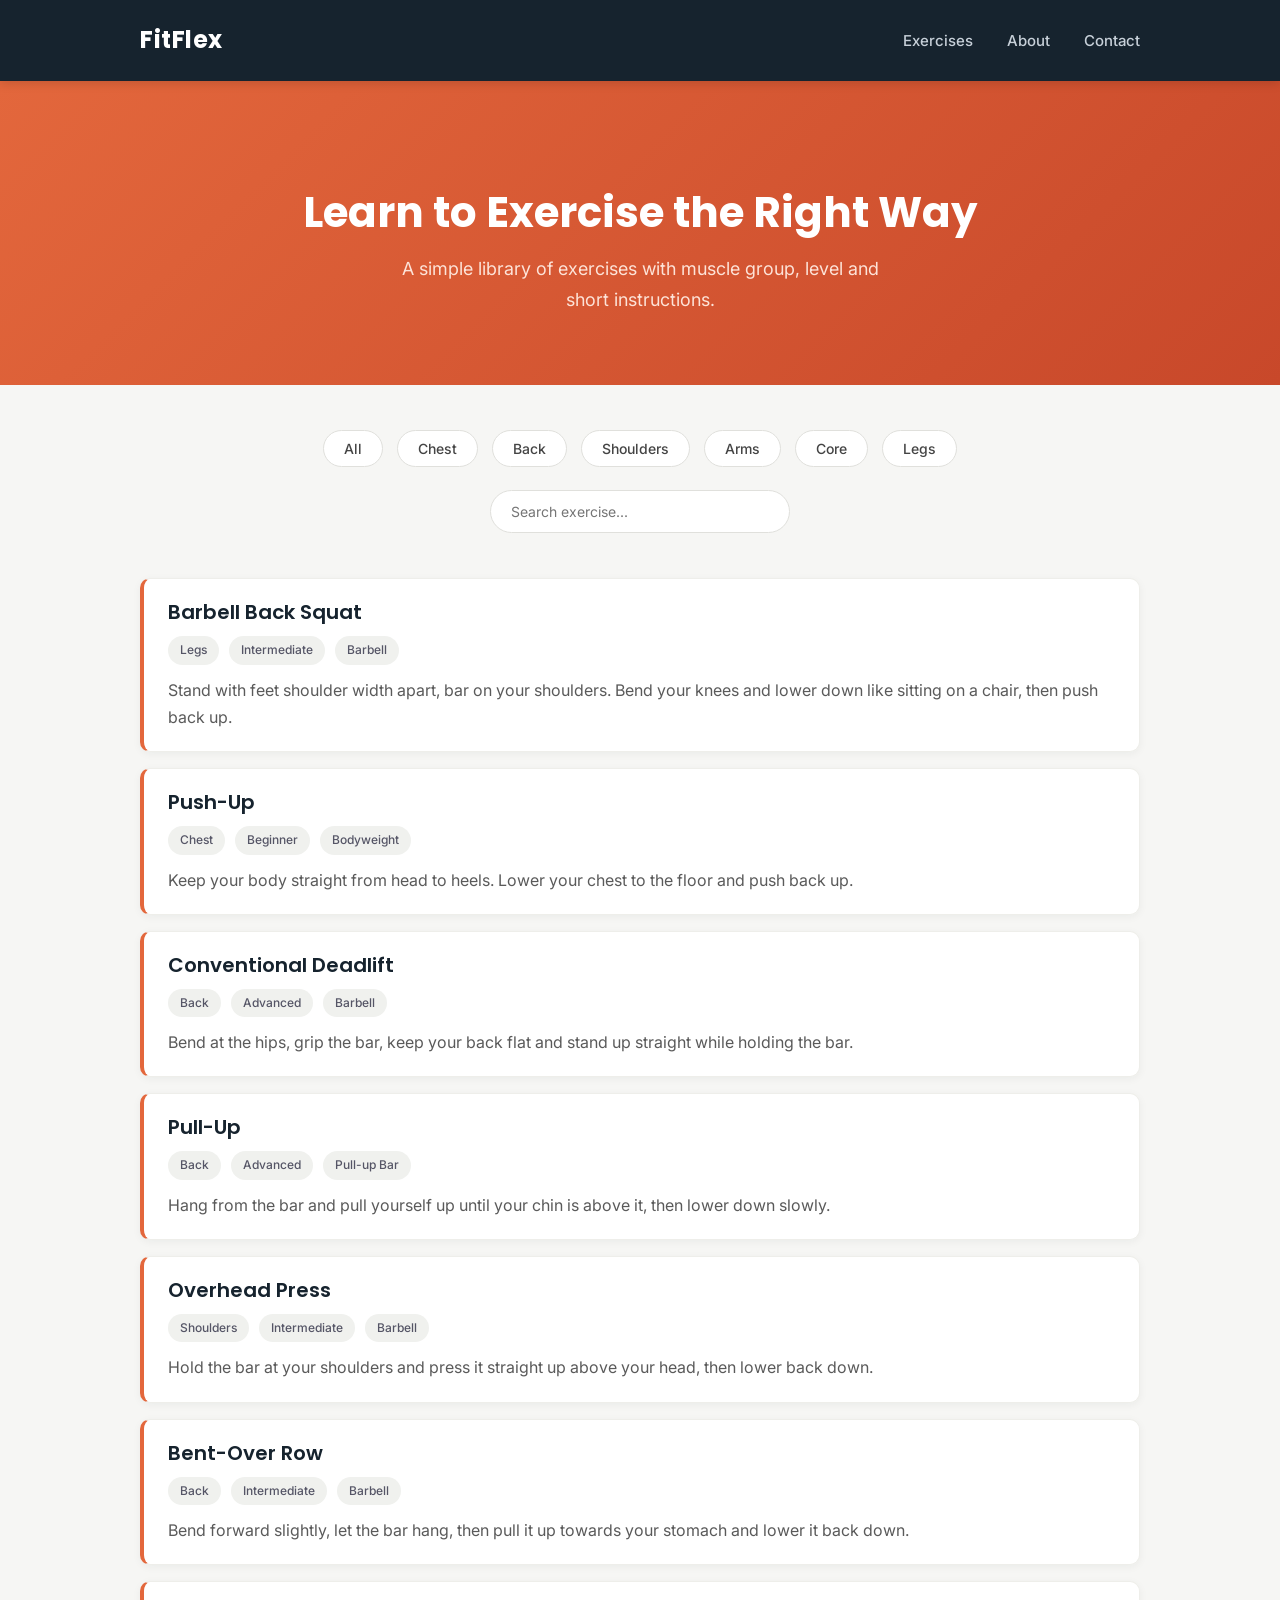
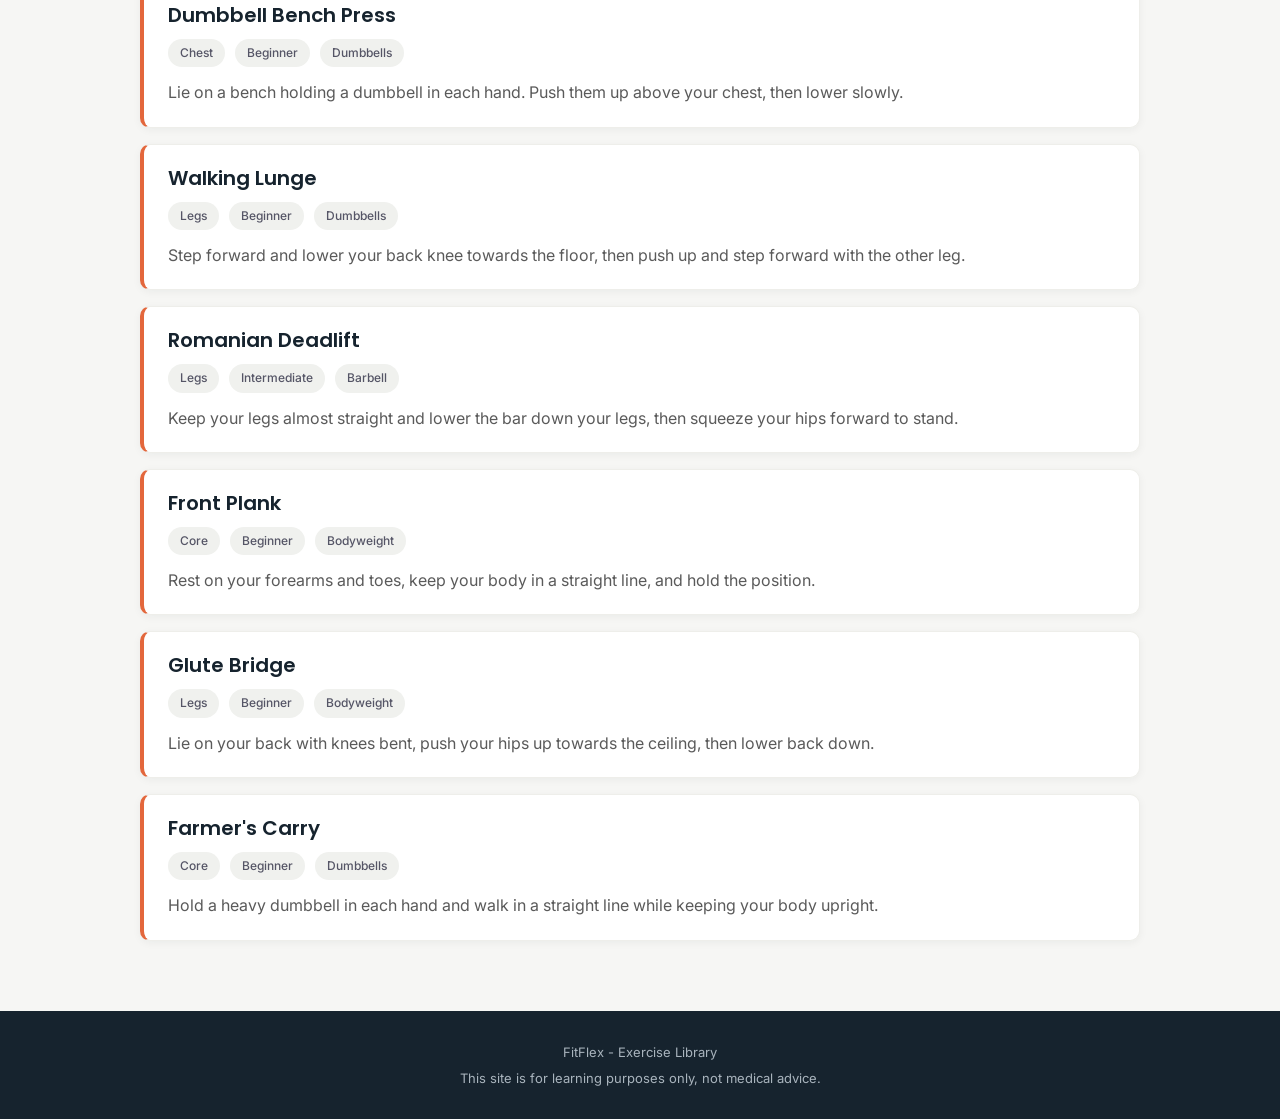
==== index.html @ 9e260c24 "initial Index, css,js initial Index, css,js" ====
<!DOCTYPE html>
<html>
<head>
  <meta charset="UTF-8">
  <title>FitFlex - Exercise Library</title>
  <link rel="preconnect" href="https://fonts.googleapis.com">
  <link href="https://fonts.googleapis.com/css2?family=Poppins:wght@400;500;600;700&family=Inter:wght@400;500;600&display=swap" rel="stylesheet">
  <link rel="stylesheet" href="styles.css">
</head>
<body>

  <header>
    <div class="container">
      <a href="index.html" class="logo">FitFlex</a>
      <nav>
        <ul>
          <li><a href="index.html">Exercises</a></li>
          <li><a href="about.html">About</a></li>
          <li><a href="contact.html">Contact</a></li>
        </ul>
      </nav>
    </div>
  </header>

  <section class="hero">
    <h1>Learn to Exercise the Right Way</h1>
    <p>A simple library of exercises with muscle group, level and short instructions.</p>
  </section>

  <div class="container">

    <div class="filters">
      <button onclick="filterMuscle('all')">All</button>
      <button onclick="filterMuscle('chest')">Chest</button>
      <button onclick="filterMuscle('back')">Back</button>
      <button onclick="filterMuscle('shoulders')">Shoulders</button>
      <button onclick="filterMuscle('arms')">Arms</button>
      <button onclick="filterMuscle('core')">Core</button>
      <button onclick="filterMuscle('legs')">Legs</button>
    </div>

    <div class="search-box">
      <input type="text" id="searchInput" onkeyup="searchExercise()" placeholder="Search exercise...">
    </div>

    <div class="exercise-list">

      <div class="exercise" data-muscle="legs">
        <h3>Barbell Back Squat</h3>
        <span class="tag">Legs</span>
        <span class="tag">Intermediate</span>
        <span class="tag">Barbell</span>
        <p>Stand with feet shoulder width apart, bar on your shoulders. Bend your knees and lower down like sitting on a chair, then push back up.</p>
      </div>

      <div class="exercise" data-muscle="chest">
        <h3>Push-Up</h3>
        <span class="tag">Chest</span>
        <span class="tag">Beginner</span>
        <span class="tag">Bodyweight</span>
        <p>Keep your body straight from head to heels. Lower your chest to the floor and push back up.</p>
      </div>

      <div class="exercise" data-muscle="back">
        <h3>Conventional Deadlift</h3>
        <span class="tag">Back</span>
        <span class="tag">Advanced</span>
        <span class="tag">Barbell</span>
        <p>Bend at the hips, grip the bar, keep your back flat and stand up straight while holding the bar.</p>
      </div>

      <div class="exercise" data-muscle="back">
        <h3>Pull-Up</h3>
        <span class="tag">Back</span>
        <span class="tag">Advanced</span>
        <span class="tag">Pull-up Bar</span>
        <p>Hang from the bar and pull yourself up until your chin is above it, then lower down slowly.</p>
      </div>

      <div class="exercise" data-muscle="shoulders">
        <h3>Overhead Press</h3>
        <span class="tag">Shoulders</span>
        <span class="tag">Intermediate</span>
        <span class="tag">Barbell</span>
        <p>Hold the bar at your shoulders and press it straight up above your head, then lower back down.</p>
      </div>

      <div class="exercise" data-muscle="back">
        <h3>Bent-Over Row</h3>
        <span class="tag">Back</span>
        <span class="tag">Intermediate</span>
        <span class="tag">Barbell</span>
        <p>Bend forward slightly, let the bar hang, then pull it up towards your stomach and lower it back down.</p>
      </div>

      <div class="exercise" data-muscle="chest">
        <h3>Dumbbell Bench Press</h3>
        <span class="tag">Chest</span>
        <span class="tag">Beginner</span>
        <span class="tag">Dumbbells</span>
        <p>Lie on a bench holding a dumbbell in each hand. Push them up above your chest, then lower slowly.</p>
      </div>

      <div class="exercise" data-muscle="legs">
        <h3>Walking Lunge</h3>
        <span class="tag">Legs</span>
        <span class="tag">Beginner</span>
        <span class="tag">Dumbbells</span>
        <p>Step forward and lower your back knee towards the floor, then push up and step forward with the other leg.</p>
      </div>

      <div class="exercise" data-muscle="legs">
        <h3>Romanian Deadlift</h3>
        <span class="tag">Legs</span>
        <span class="tag">Intermediate</span>
        <span class="tag">Barbell</span>
        <p>Keep your legs almost straight and lower the bar down your legs, then squeeze your hips forward to stand.</p>
      </div>

      <div class="exercise" data-muscle="core">
        <h3>Front Plank</h3>
        <span class="tag">Core</span>
        <span class="tag">Beginner</span>
        <span class="tag">Bodyweight</span>
        <p>Rest on your forearms and toes, keep your body in a straight line, and hold the position.</p>
      </div>

      <div class="exercise" data-muscle="legs">
        <h3>Glute Bridge</h3>
        <span class="tag">Legs</span>
        <span class="tag">Beginner</span>
        <span class="tag">Bodyweight</span>
        <p>Lie on your back with knees bent, push your hips up towards the ceiling, then lower back down.</p>
      </div>

      <div class="exercise" data-muscle="core">
        <h3>Farmer's Carry</h3>
        <span class="tag">Core</span>
        <span class="tag">Beginner</span>
        <span class="tag">Dumbbells</span>
        <p>Hold a heavy dumbbell in each hand and walk in a straight line while keeping your body upright.</p>
      </div>

    </div>
  </div>

  <footer>
    <p>FitFlex - Exercise Library</p>
    <p>This site is for learning purposes only, not medical advice.</p>
  </footer>

  <script src="script.js"></script>
</body>
</html>
---- styles.css ----
/* FitFlex - stylesheet */

* {
  box-sizing: border-box;
}

body {
  font-family: 'Inter', Arial, Helvetica, sans-serif;
  background-color: #f6f6f4;
  color: #333333;
  margin: 0;
  padding: 0;
  line-height: 1.7;
}

h1, h2, h3 {
  font-family: 'Poppins', Arial, Helvetica, sans-serif;
  color: #16232e;
  line-height: 1.3;
}

a {
  color: #e3673c;
}

.container {
  width: 90%;
  max-width: 1000px;
  margin: 0 auto;
}

/* header */
header {
  background-color: #16232e;
  color: white;
  padding: 20px 0;
  position: sticky;
  top: 0;
  z-index: 10;
  box-shadow: 0 2px 10px rgba(0, 0, 0, 0.15);
}

header .container {
  display: flex;
  justify-content: space-between;
  align-items: center;
}

.logo {
  font-family: 'Poppins', Arial, Helvetica, sans-serif;
  font-size: 24px;
  font-weight: 700;
  color: white;
  text-decoration: none;
  letter-spacing: 0.5px;
}

nav ul {
  list-style: none;
  margin: 0;
  padding: 0;
}

nav ul li {
  display: inline-block;
  margin-left: 30px;
}

nav ul li a {
  color: #c7d0d9;
  text-decoration: none;
  font-size: 15px;
  font-weight: 500;
  padding-bottom: 5px;
  border-bottom: 2px solid transparent;
  transition: color 0.2s ease, border-color 0.2s ease;
}

nav ul li a:hover {
  color: white;
  border-bottom: 2px solid #e3673c;
}

/* hero */
.hero {
  background: linear-gradient(135deg, #e3673c 0%, #c8482a 100%);
  color: white;
  text-align: center;
  padding: 70px 20px;
}

.hero h1 {
  font-size: 42px;
  font-weight: 700;
  margin-bottom: 14px;
  color: white;
}

.hero p {
  font-size: 18px;
  margin: 0 auto;
  max-width: 500px;
  color: #fde3d8;
}

/* buttons */
.btn {
  display: inline-block;
  background-color: white;
  color: #16232e;
  padding: 12px 28px;
  text-decoration: none;
  border-radius: 30px;
  border: none;
  cursor: pointer;
  font-size: 16px;
  font-weight: 600;
  margin-top: 20px;
  box-shadow: 0 4px 14px rgba(0, 0, 0, 0.15);
  transition: transform 0.15s ease, box-shadow 0.15s ease;
}

.btn:hover {
  transform: translateY(-2px);
  box-shadow: 0 6px 18px rgba(0, 0, 0, 0.2);
}

/* filter buttons */
.filters {
  text-align: center;
  margin: 40px 0 18px;
}

.filters button {
  background-color: white;
  border: 1px solid #e0e0dc;
  color: #444;
  padding: 9px 20px;
  margin: 5px;
  border-radius: 30px;
  cursor: pointer;
  font-size: 14px;
  font-weight: 500;
  font-family: 'Inter', Arial, sans-serif;
  transition: all 0.2s ease;
}

.filters button:hover {
  border-color: #e3673c;
  color: white;
  background-color: #e3673c;
}

/* search box */
.search-box {
  text-align: center;
  margin-bottom: 35px;
}

.search-box input {
  padding: 12px 20px;
  width: 300px;
  max-width: 90%;
  border: 1px solid #e0e0dc;
  border-radius: 30px;
  font-size: 14px;
  font-family: 'Inter', Arial, sans-serif;
  background-color: white;
}

.search-box input:focus {
  outline: none;
  border-color: #e3673c;
  box-shadow: 0 0 0 3px rgba(227, 103, 60, 0.15);
}

/* exercise cards */
.exercise-list {
  padding: 10px 0 40px;
  display: flex;
  flex-direction: column;
  gap: 16px;
}

.exercise {
  background-color: white;
  border: 1px solid #eeeeea;
  border-left: 4px solid #e3673c;
  border-radius: 10px;
  padding: 20px 24px;
  box-shadow: 0 2px 8px rgba(20, 30, 40, 0.05);
  transition: box-shadow 0.2s ease, transform 0.2s ease;
}

.exercise:hover {
  box-shadow: 0 8px 20px rgba(20, 30, 40, 0.1);
  transform: translateY(-2px);
}

.exercise h3 {
  margin-top: 0;
  margin-bottom: 10px;
  font-size: 20px;
  font-weight: 600;
}

.exercise p {
  color: #5a5a5a;
  margin: 12px 0 0;
}

.tag {
  display: inline-block;
  background-color: #f0f1ee;
  color: #556;
  padding: 4px 12px;
  border-radius: 30px;
  font-size: 12px;
  font-weight: 500;
  margin-right: 6px;
}

/* about page */
.about-section {
  padding: 45px 0 55px;
}

.about-section h2 {
  margin-top: 40px;
  margin-bottom: 16px;
  font-size: 24px;
  font-weight: 600;
  border-bottom: 3px solid #e3673c;
  display: inline-block;
  padding-bottom: 6px;
}

.about-section ul {
  color: #555;
  padding-left: 20px;
}

.about-section li {
  margin-bottom: 8px;
}

.team-member {
  background-color: white;
  border: 1px solid #eeeeea;
  padding: 18px 22px;
  margin-bottom: 14px;
  border-radius: 10px;
  box-shadow: 0 2px 8px rgba(20, 30, 40, 0.05);
  transition: box-shadow 0.2s ease;
}

.team-member:hover {
  box-shadow: 0 6px 16px rgba(20, 30, 40, 0.09);
}

.team-member h3 {
  margin: 0 0 6px;
  font-size: 17px;
  font-weight: 600;
}

.team-member p {
  margin: 0;
  color: #5a5a5a;
}

/* contact page */
.contact-form {
  background-color: white;
  border: 1px solid #eeeeea;
  padding: 32px;
  border-radius: 12px;
  max-width: 500px;
  margin: 30px auto;
  box-shadow: 0 6px 20px rgba(20, 30, 40, 0.06);
}

.contact-form label {
  display: block;
  margin-bottom: 6px;
  font-weight: 600;
  font-size: 14px;
  color: #333;
}

.contact-form input,
.contact-form select,
.contact-form textarea {
  width: 100%;
  padding: 10px 12px;
  margin-bottom: 18px;
  border: 1px solid #e0e0dc;
  border-radius: 6px;
  font-size: 14px;
  font-family: 'Inter', Arial, Helvetica, sans-serif;
  background-color: #fbfbfa;
}

.contact-form input:focus,
.contact-form select:focus,
.contact-form textarea:focus {
  outline: none;
  border-color: #e3673c;
  background-color: white;
  box-shadow: 0 0 0 3px rgba(227, 103, 60, 0.15);
}

.contact-info {
  text-align: center;
  margin: 35px 0;
  color: #444;
}

.contact-info p {
  margin: 4px 0;
}

/* footer */
footer {
  background-color: #16232e;
  color: #a9b4bd;
  text-align: center;
  padding: 26px 0;
  margin-top: 30px;
}

footer p {
  margin: 4px 0;
  font-size: 13px;
}

/* responsive */
@media (max-width: 600px) {
  header .container {
    flex-direction: column;
    gap: 12px;
  }

  nav ul li {
    margin: 0 10px;
  }

  .hero h1 {
    font-size: 30px;
  }
}
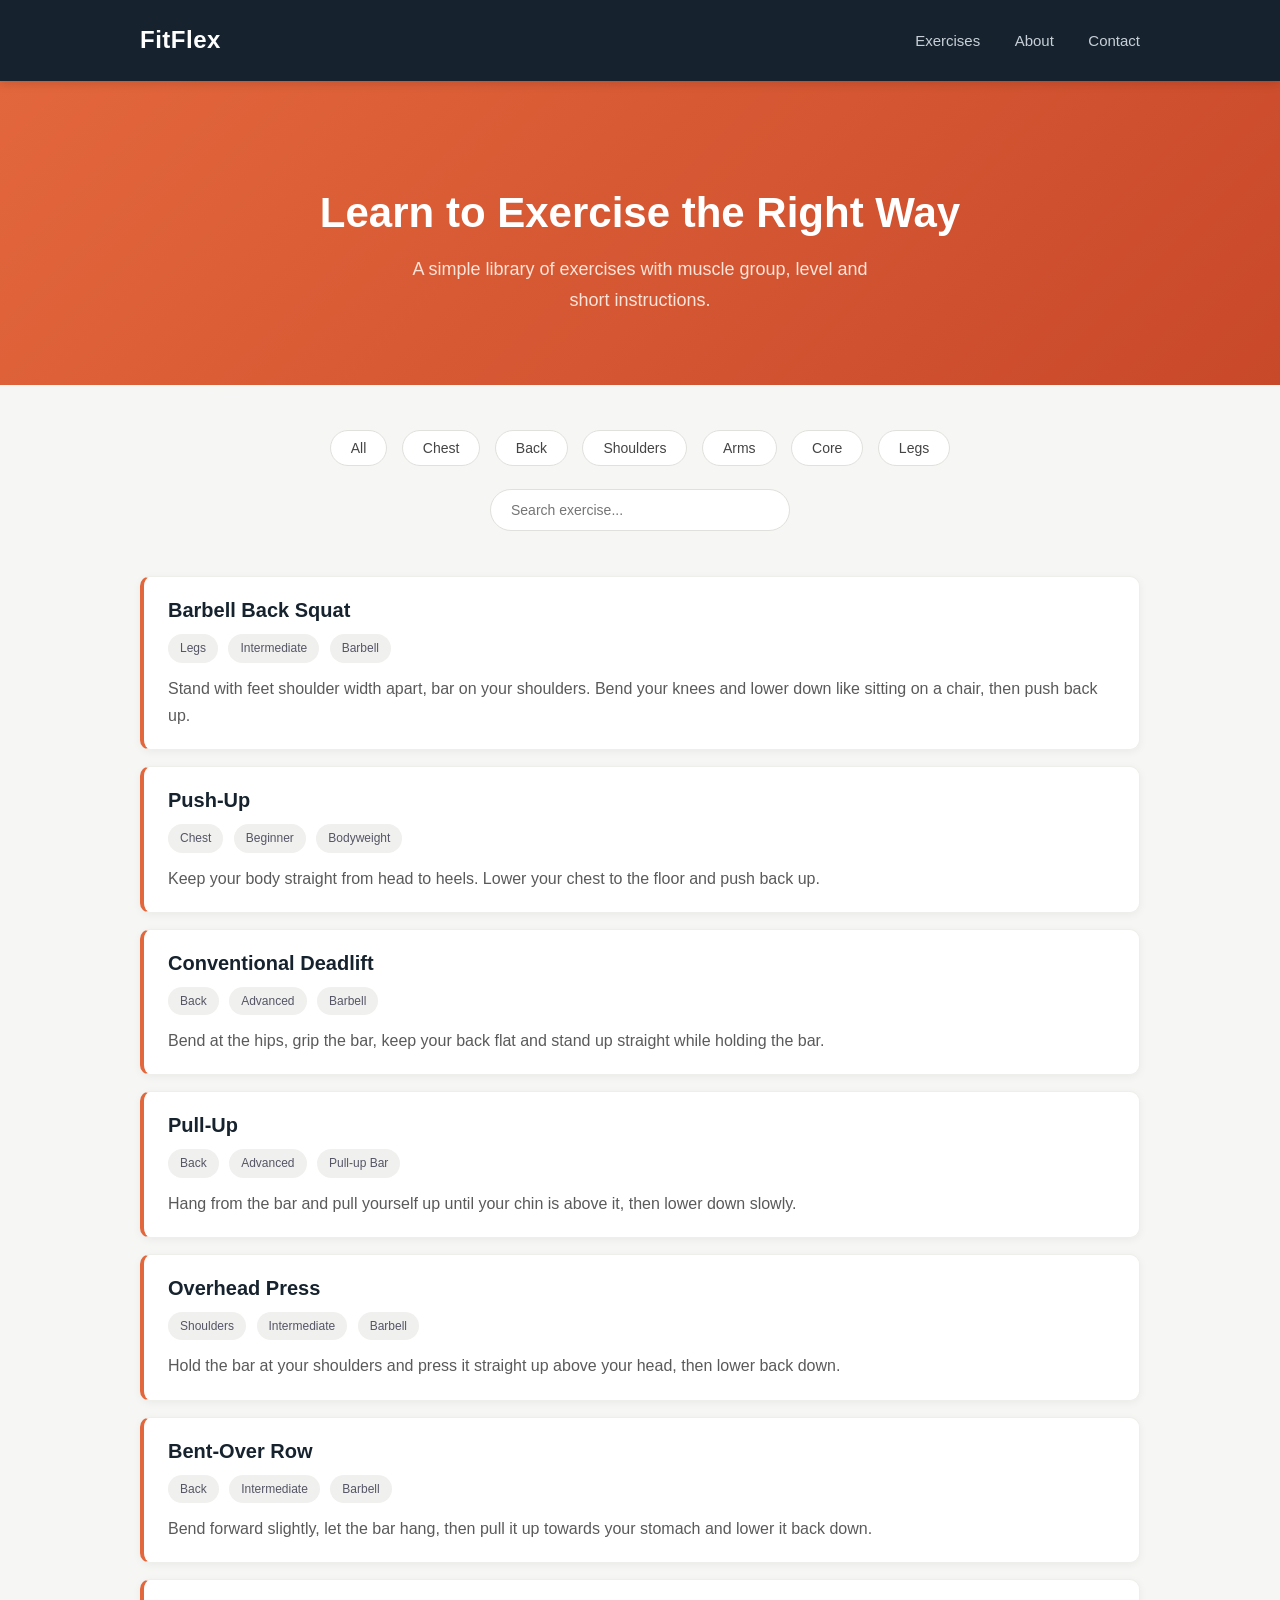
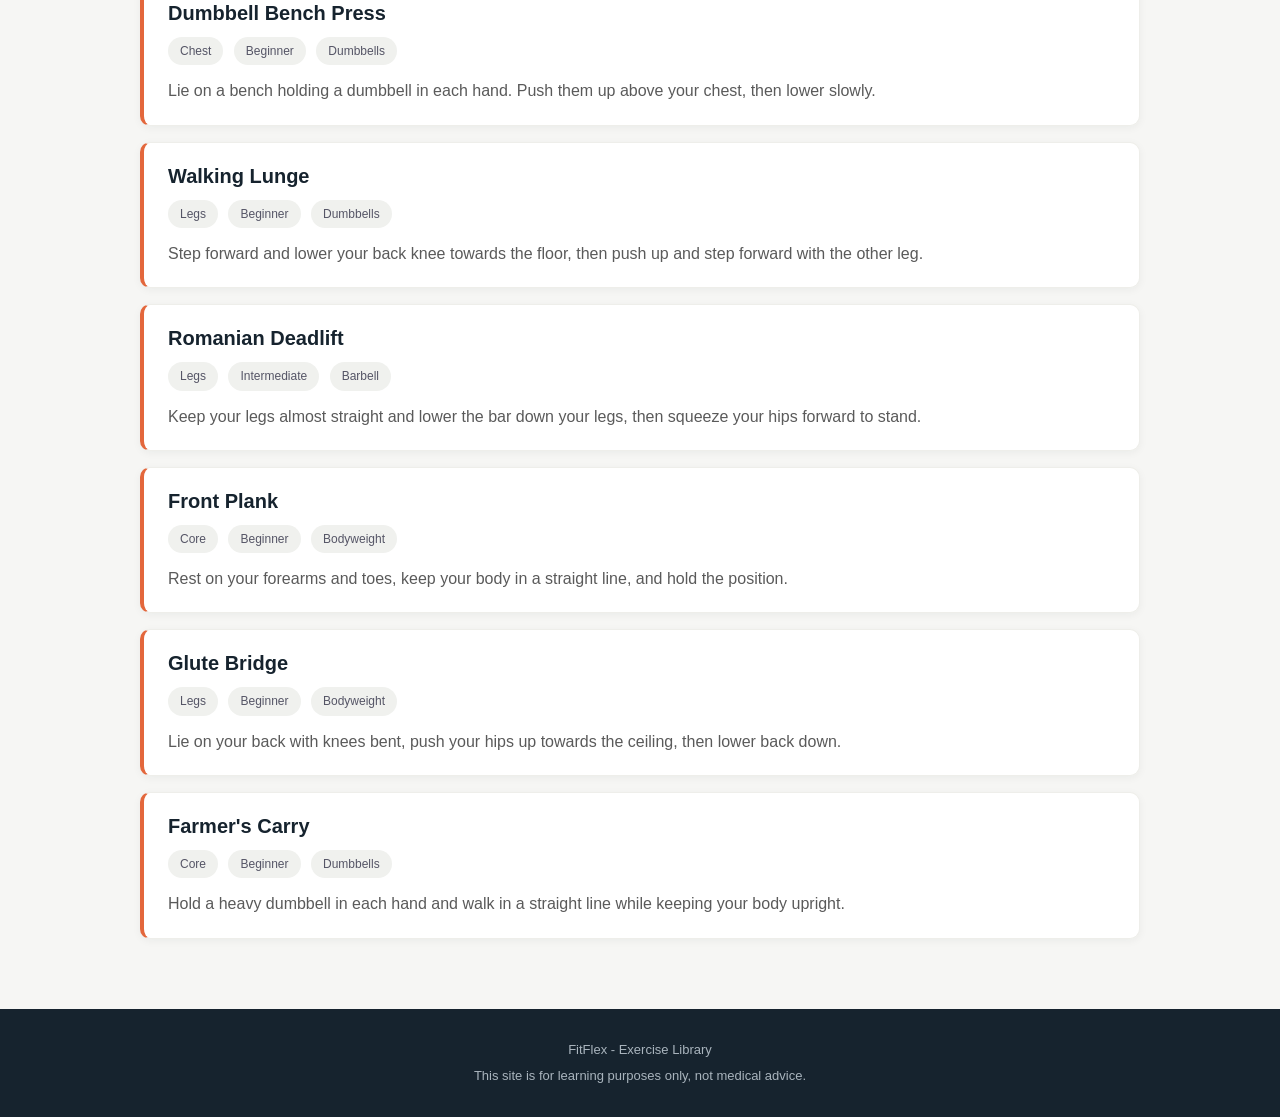
==== commit b2dce520: "Add files via upload" ====
--- a/index.html
+++ b/index.html
@@ -3,8 +3,6 @@
 <head>
   <meta charset="UTF-8">
   <title>FitFlex - Exercise Library</title>
-  <link rel="preconnect" href="https://fonts.googleapis.com">
-  <link href="https://fonts.googleapis.com/css2?family=Poppins:wght@400;500;600;700&family=Inter:wght@400;500;600&display=swap" rel="stylesheet">
   <link rel="stylesheet" href="styles.css">
 </head>
 <body>
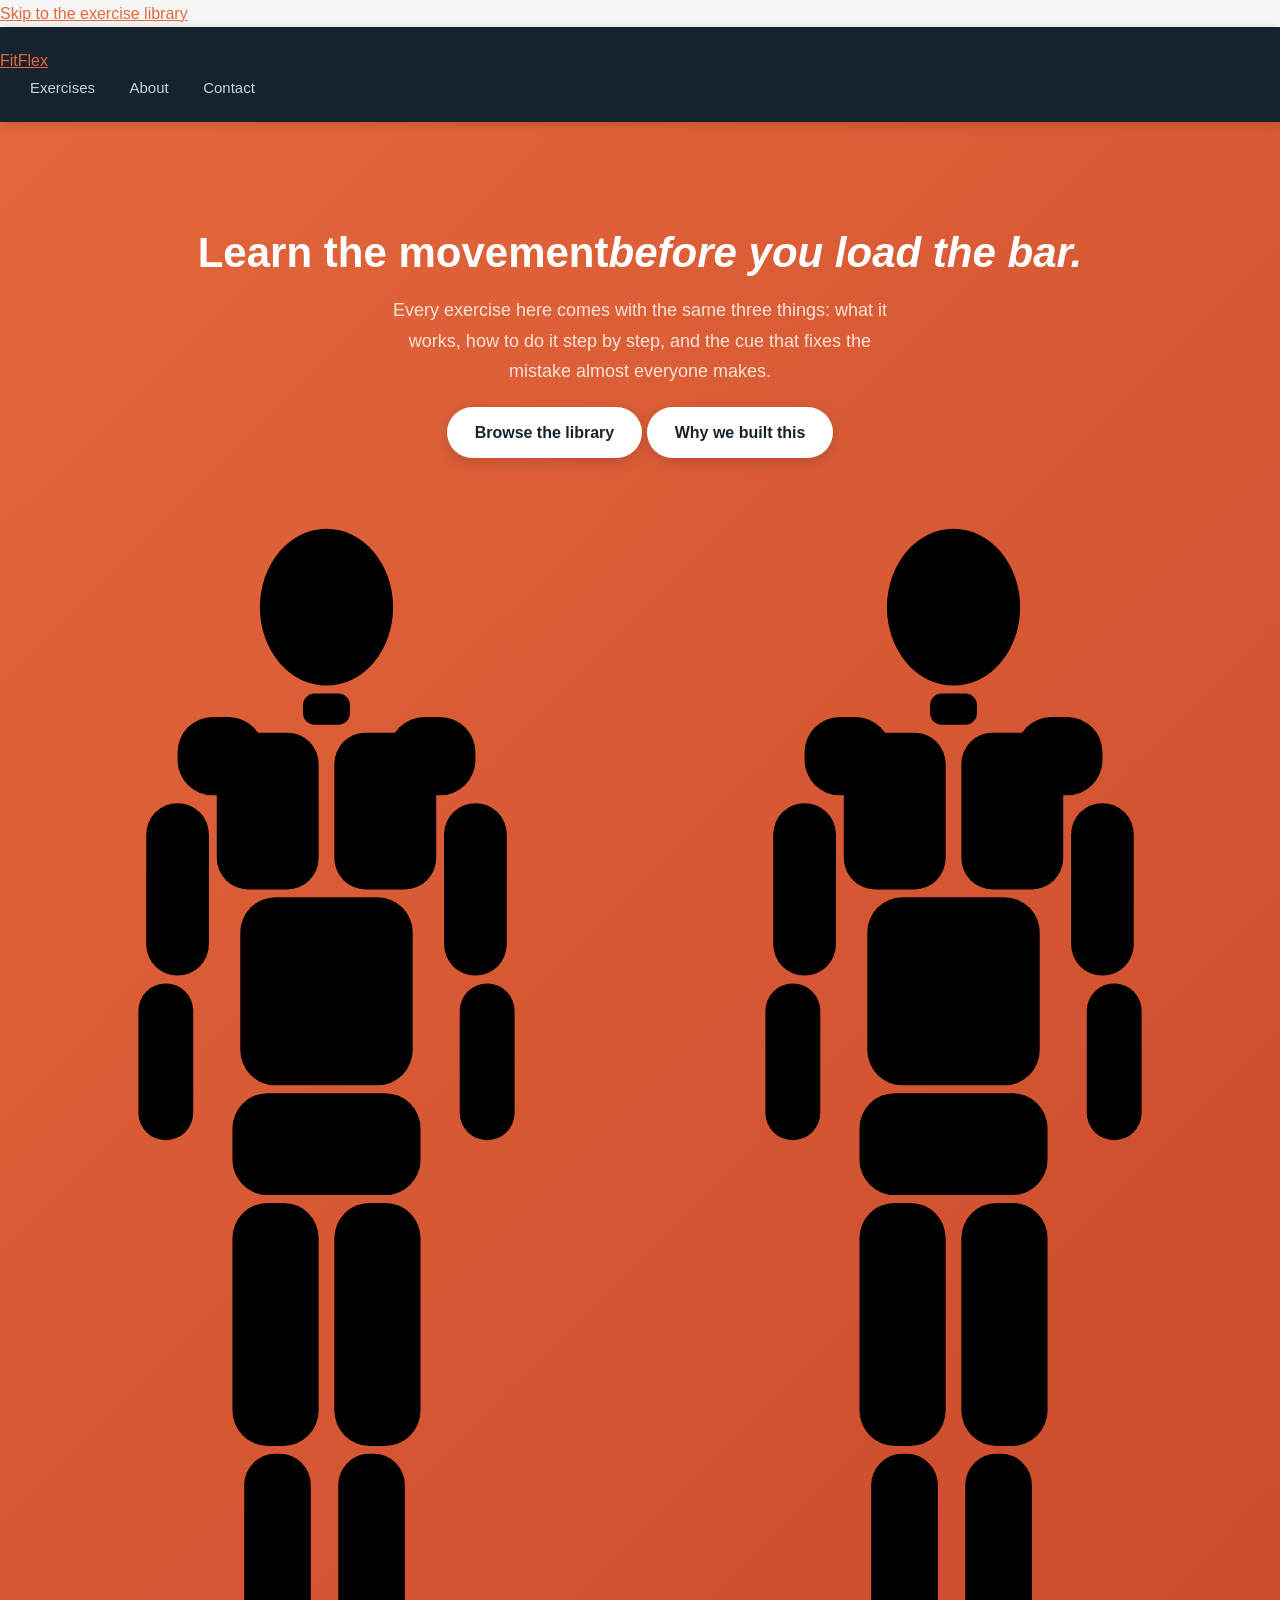
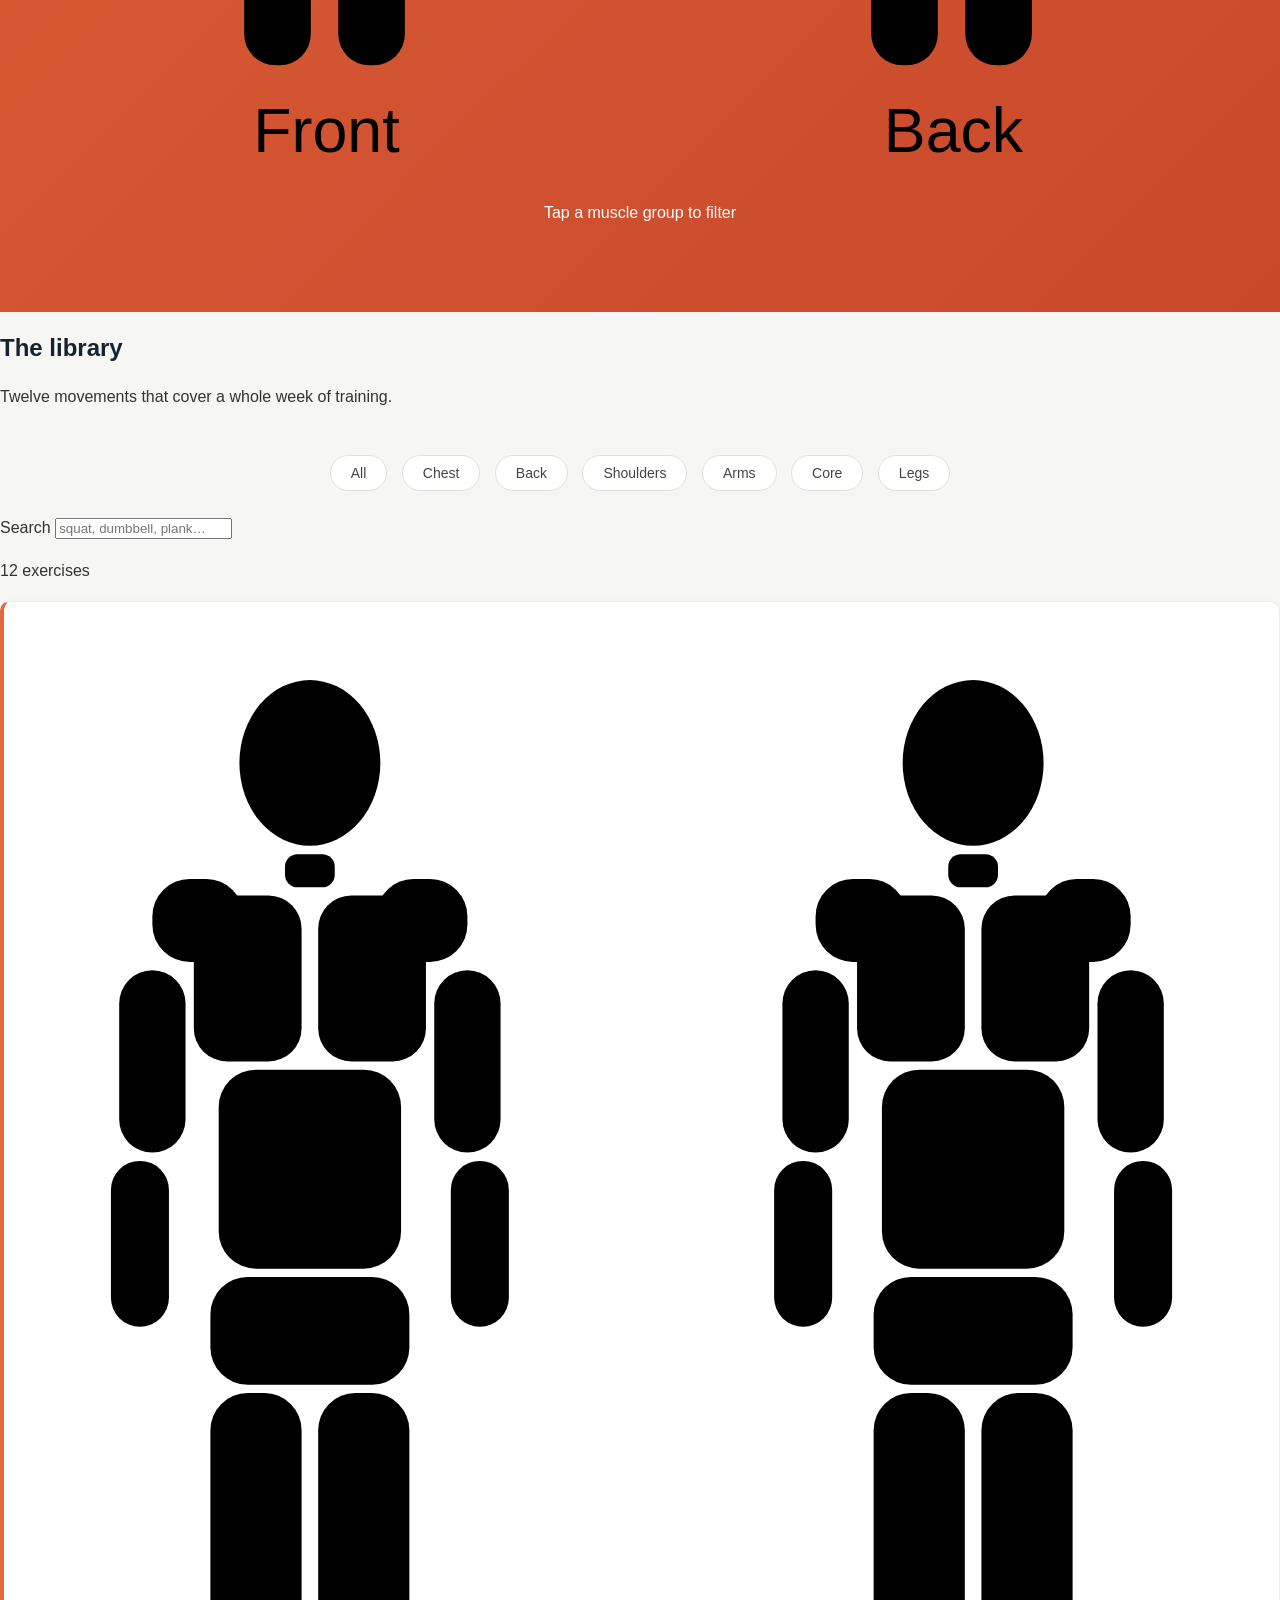
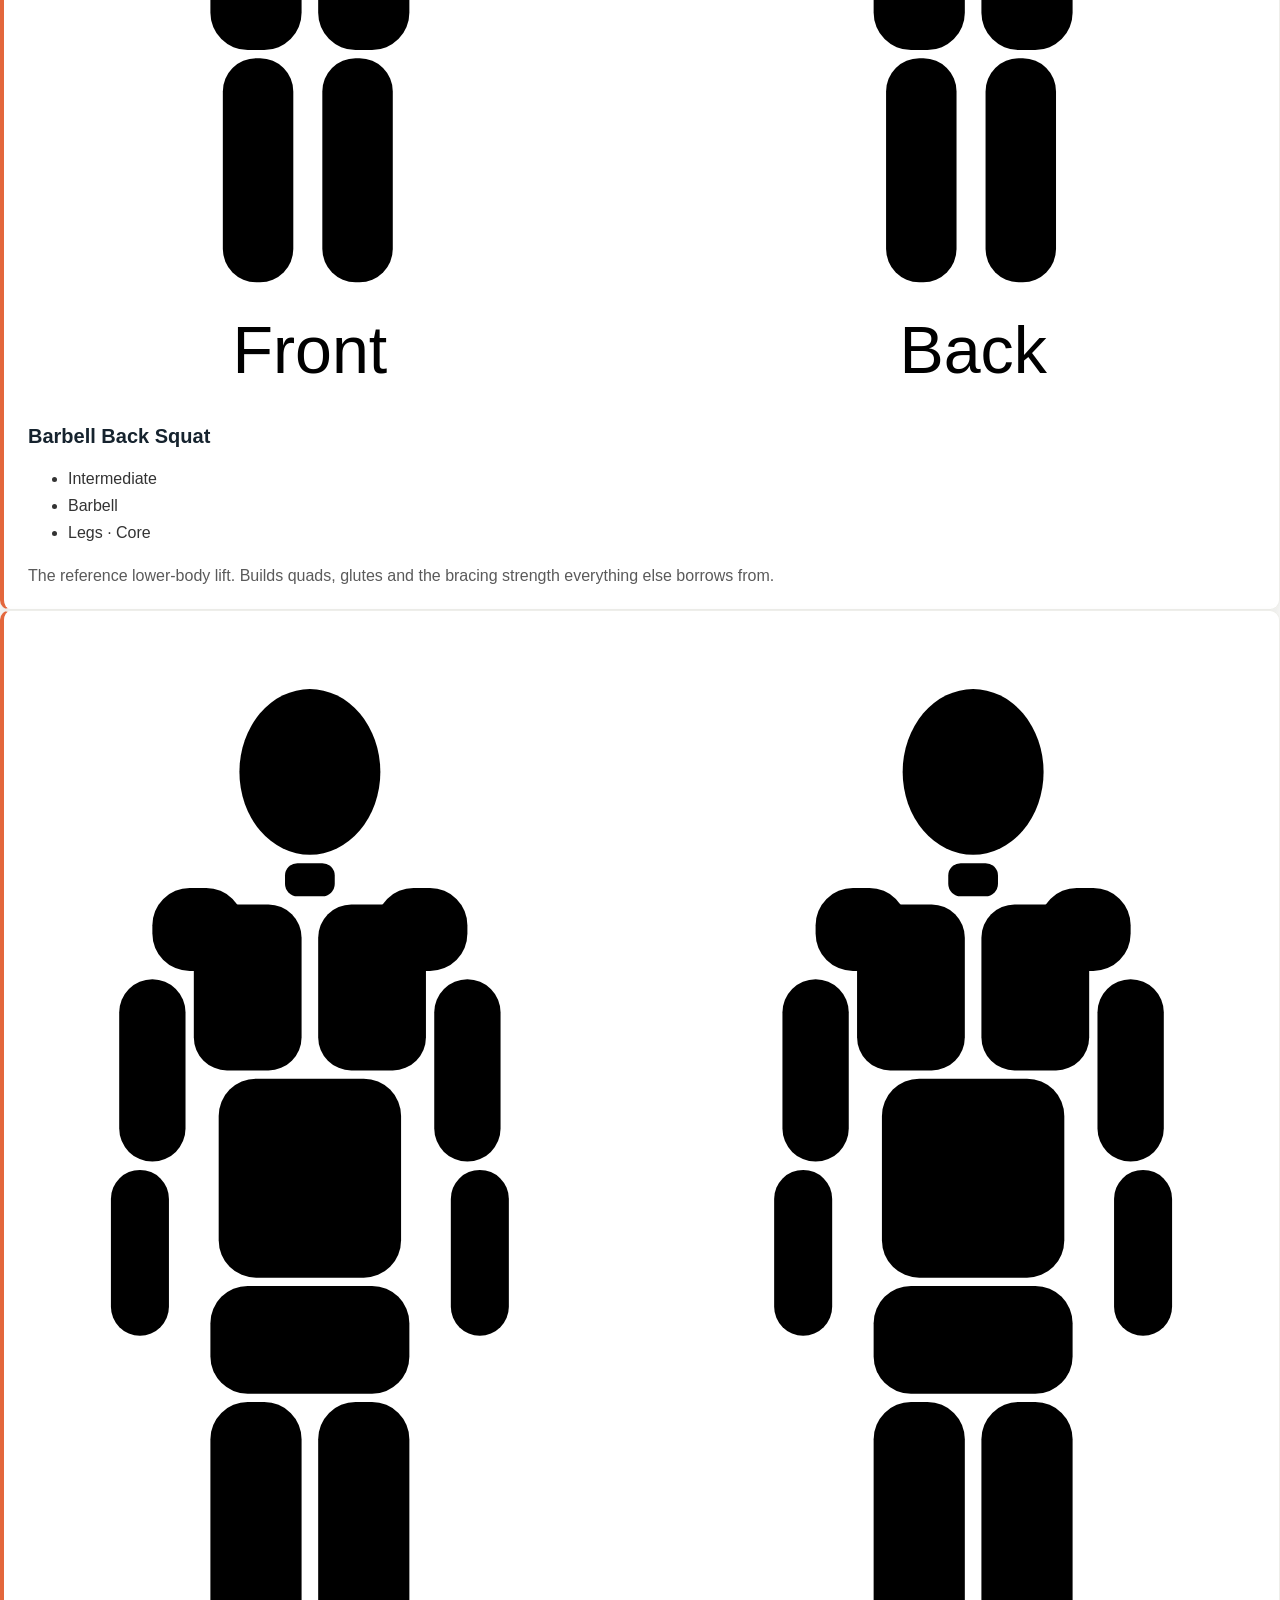
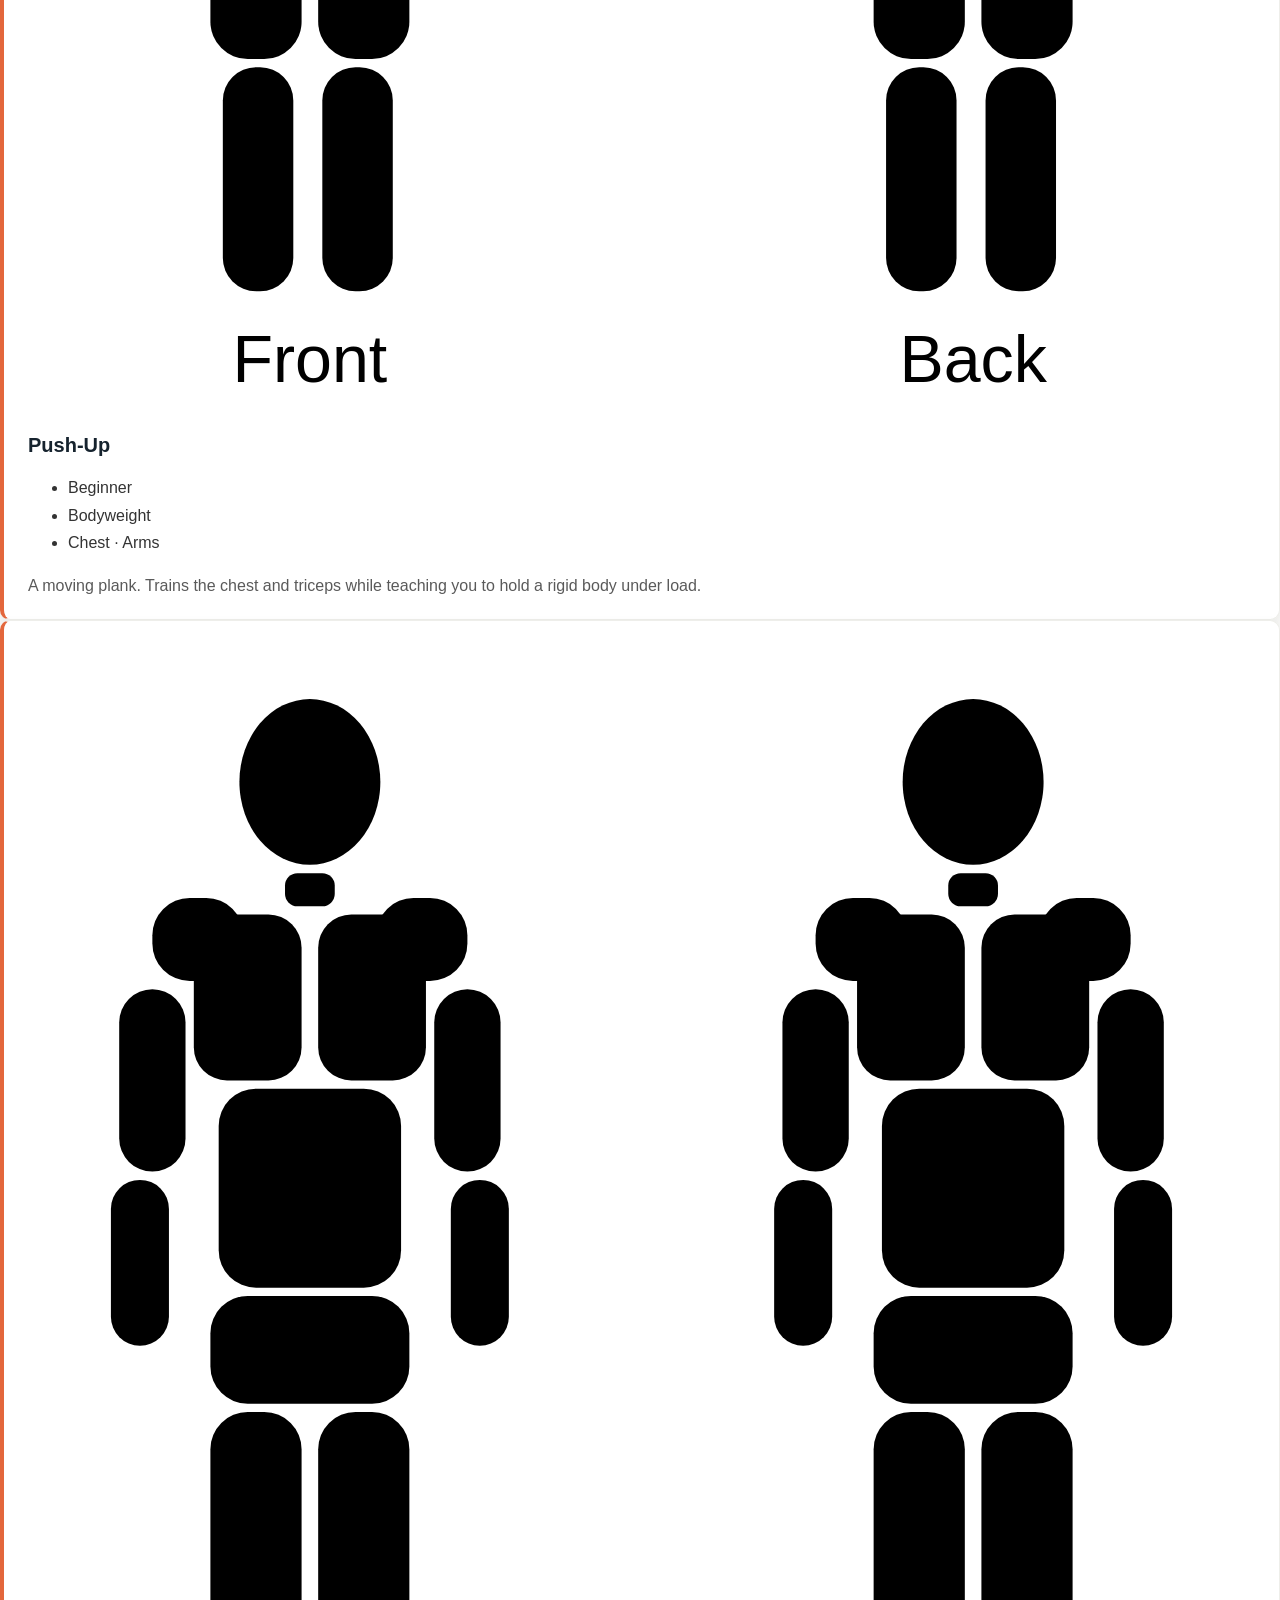
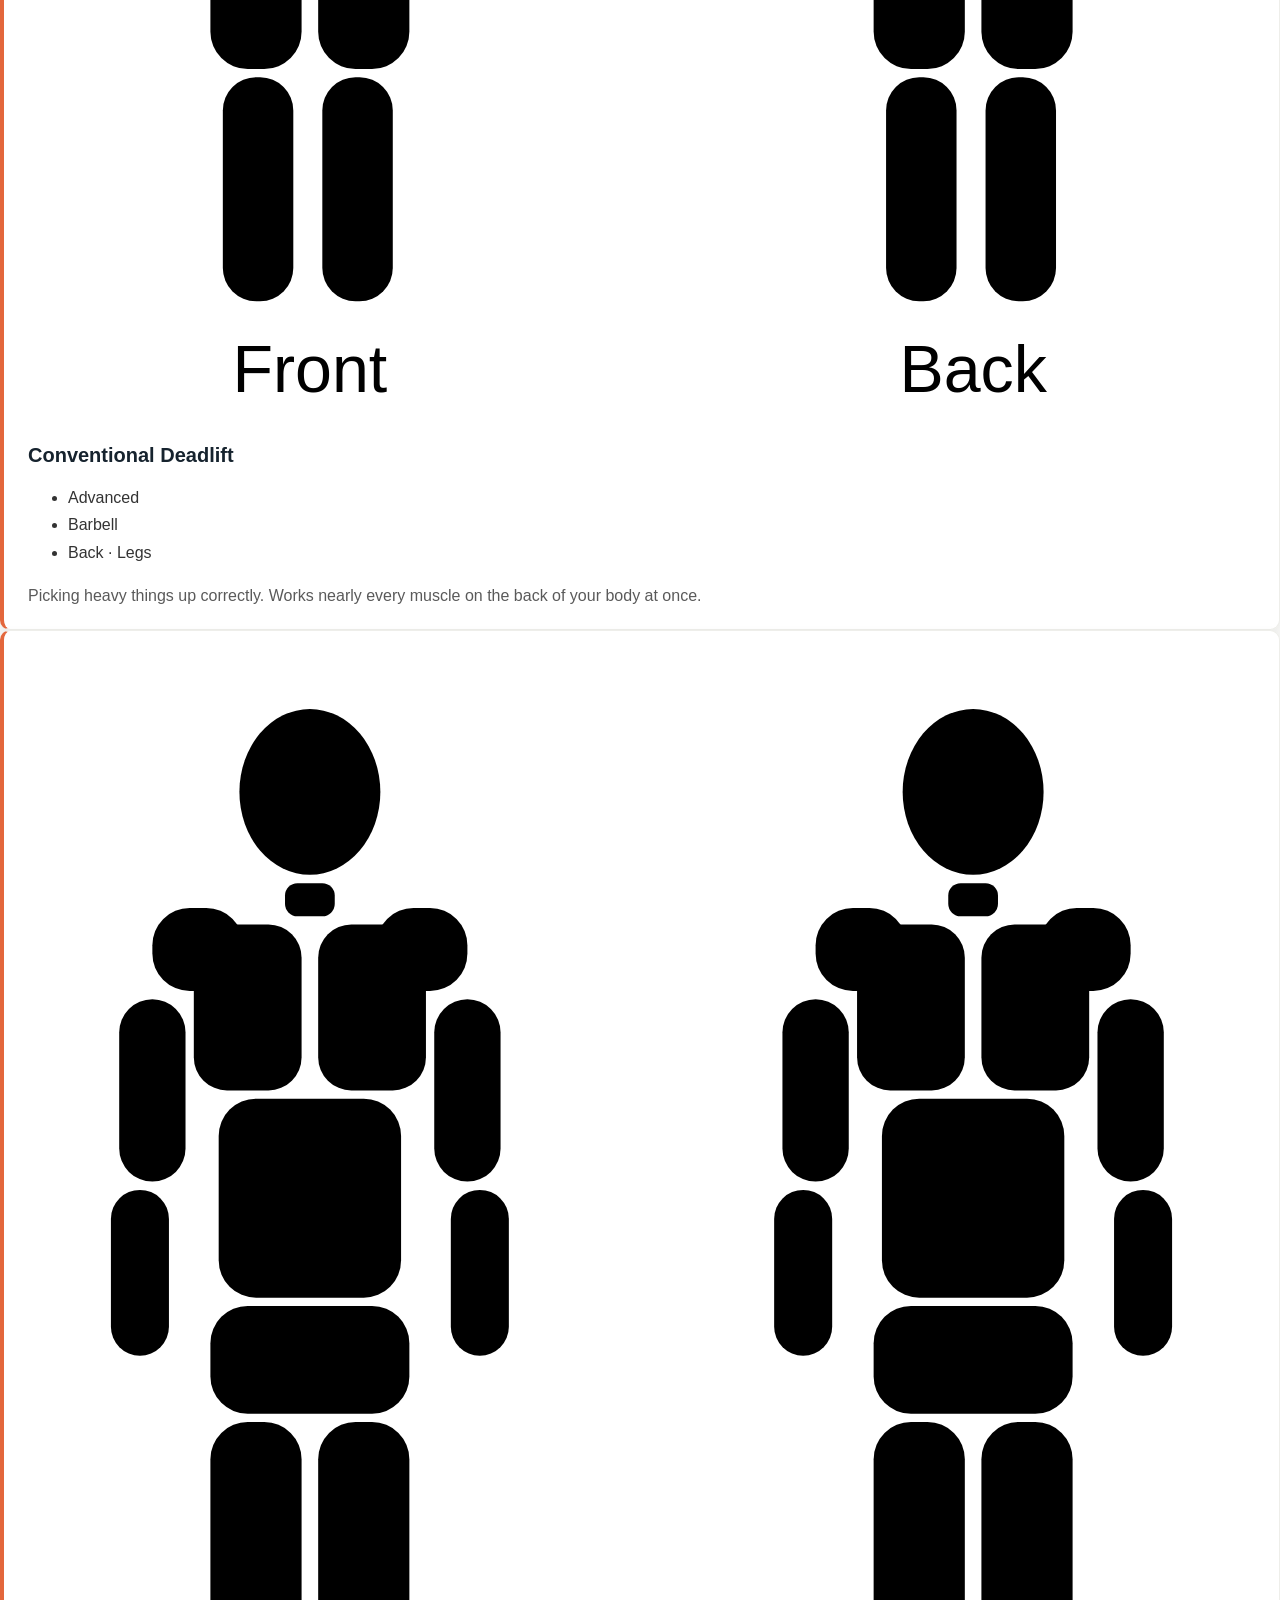
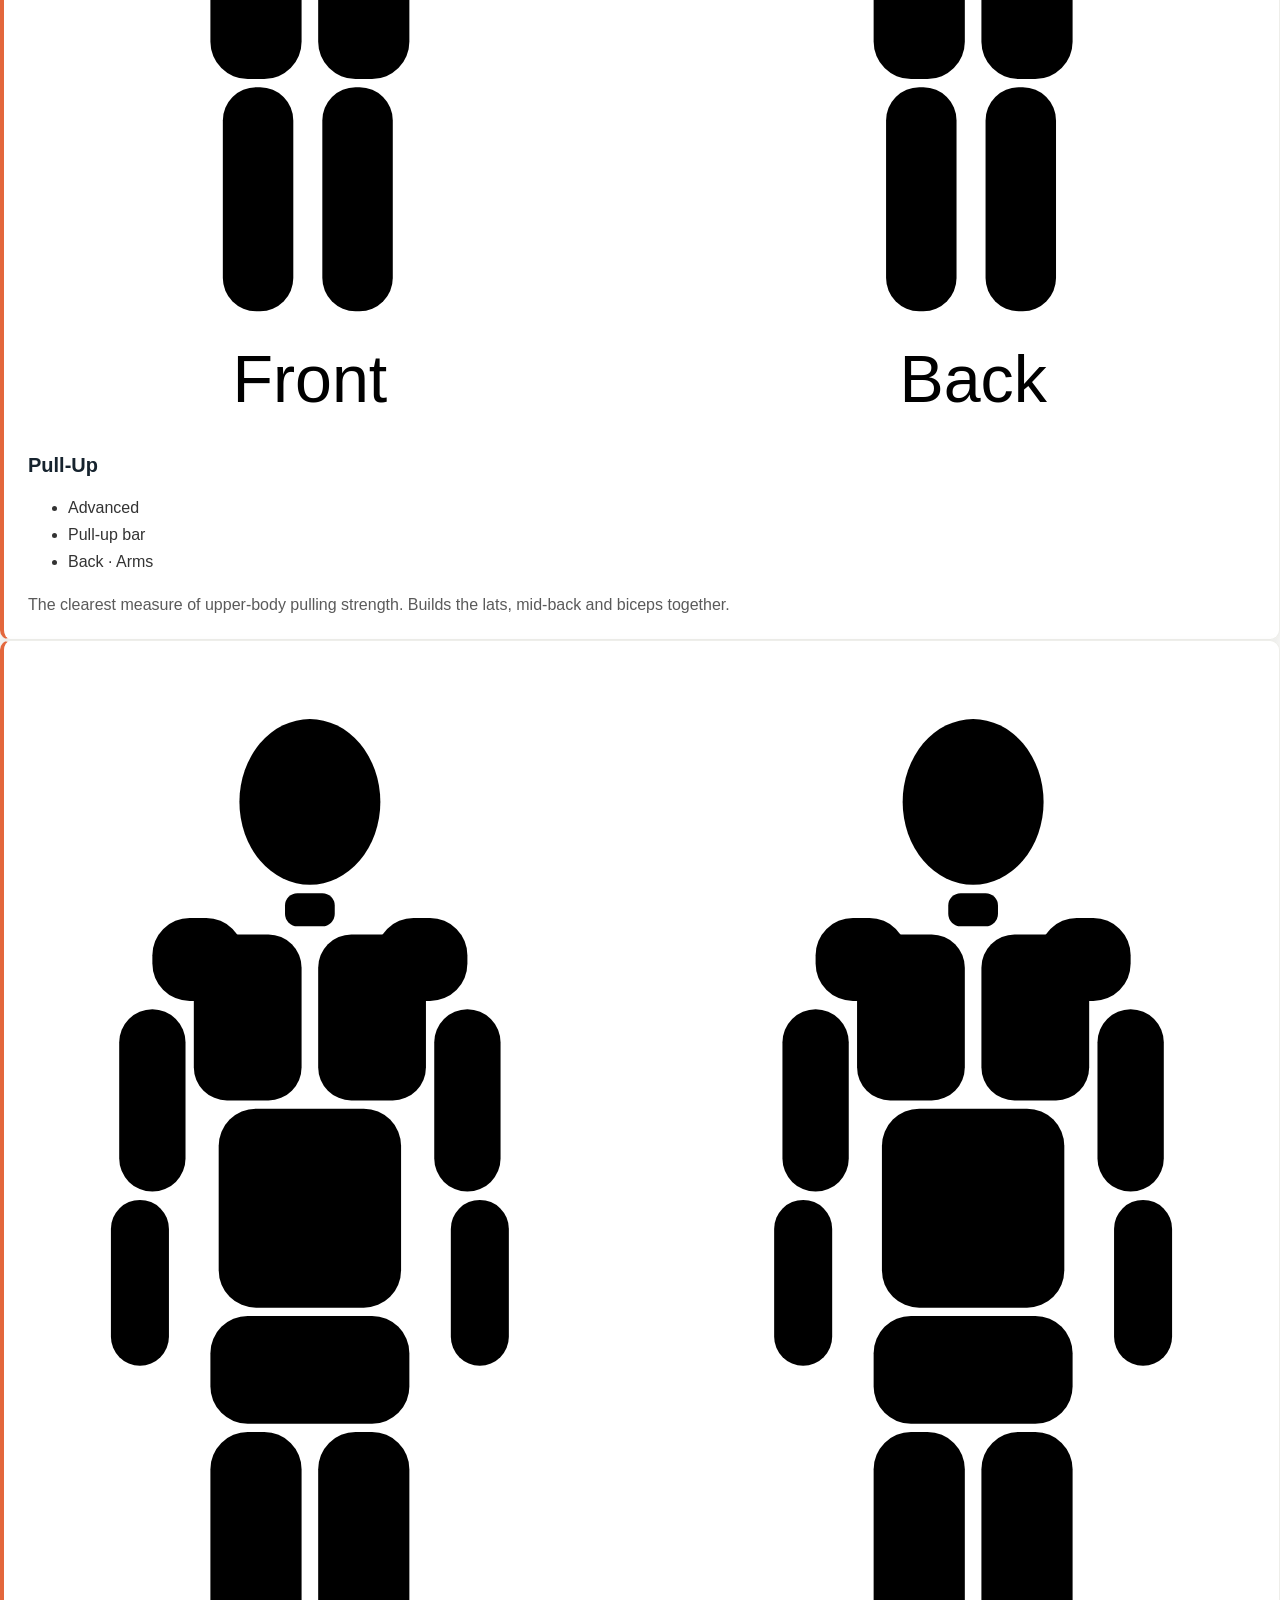
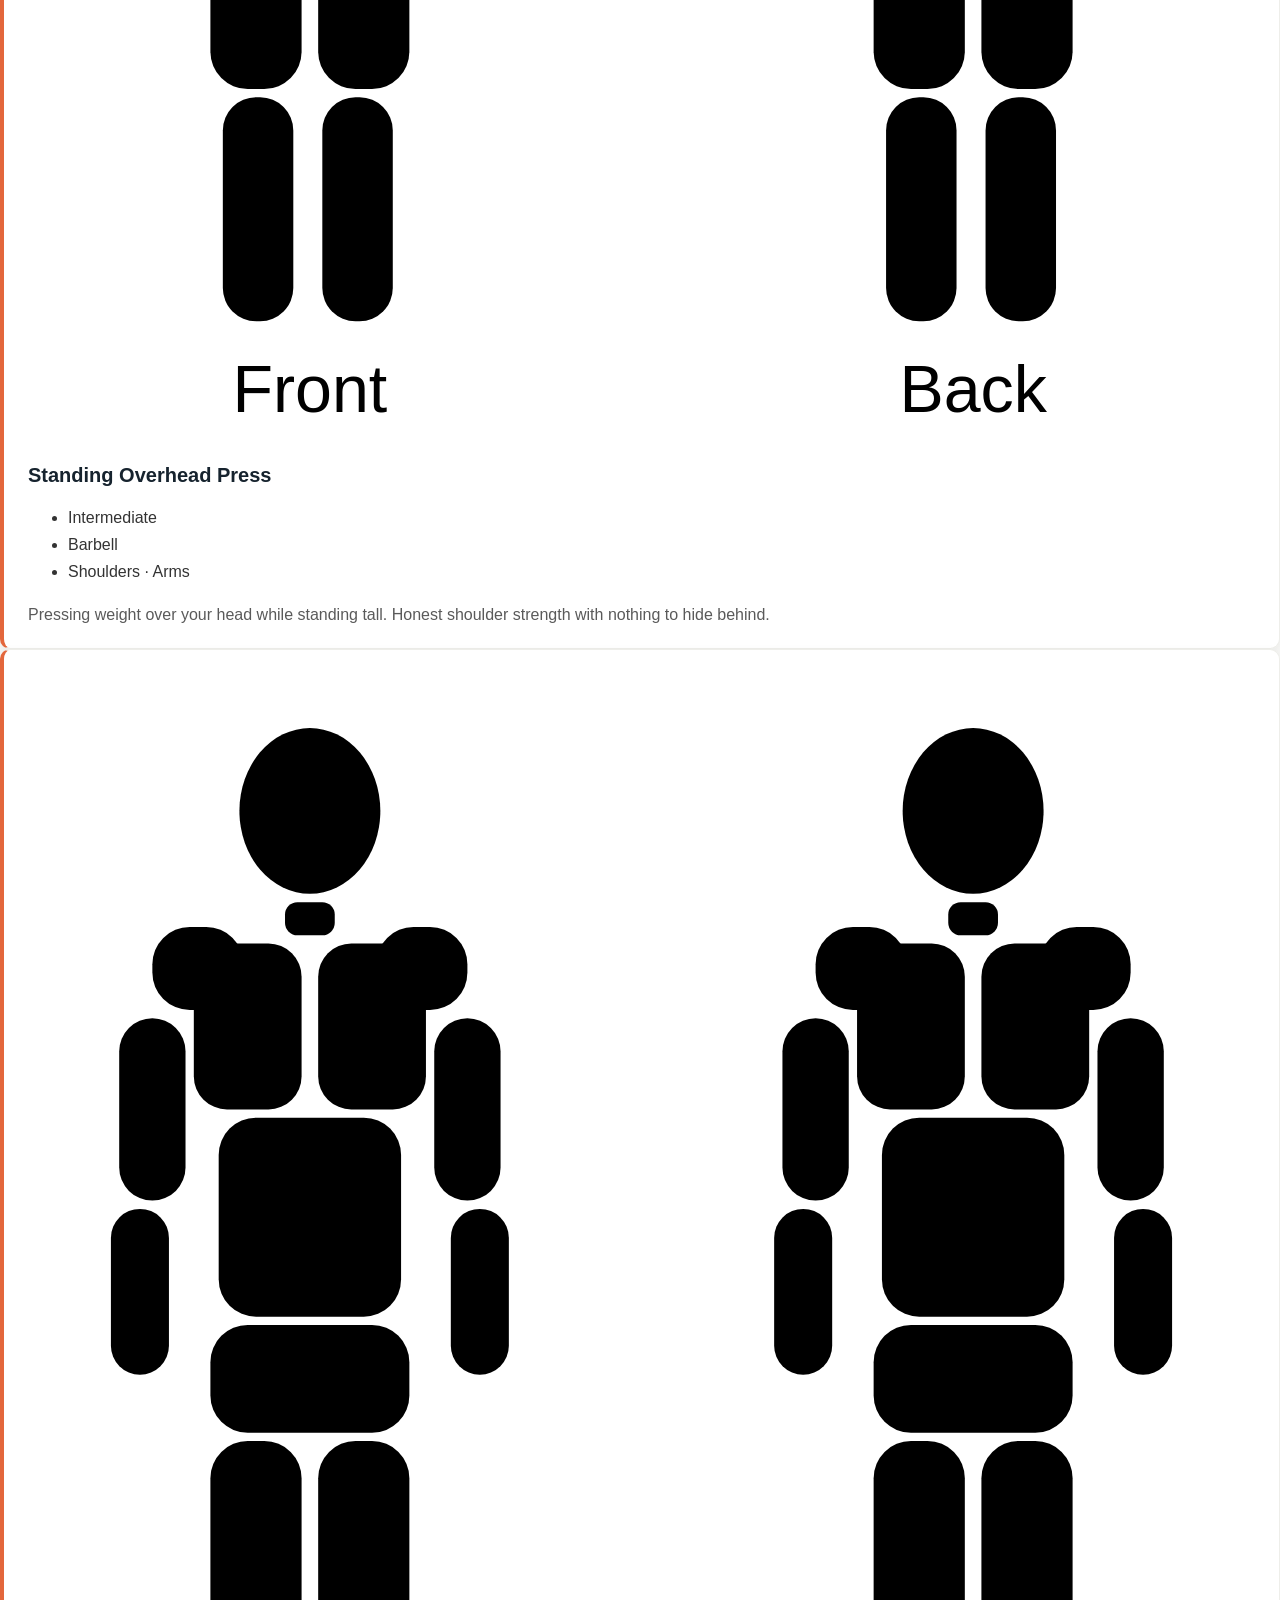
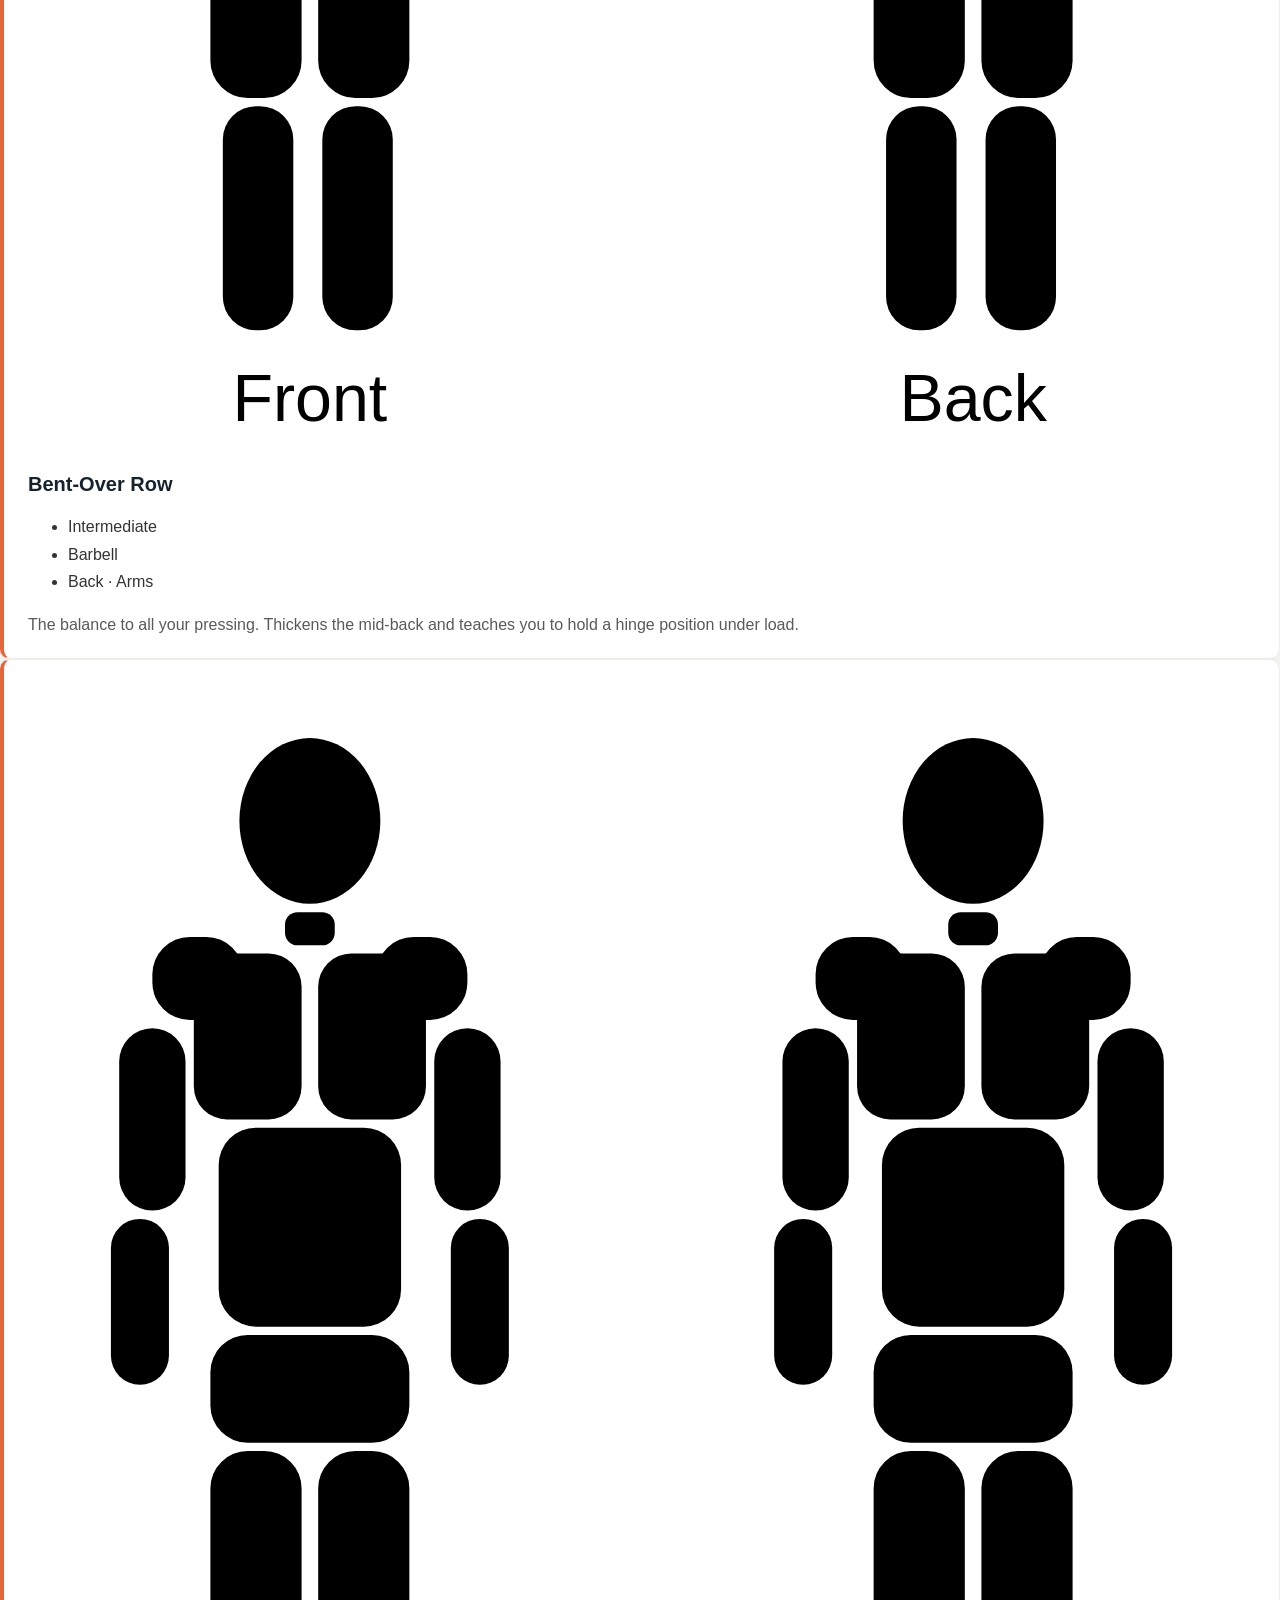
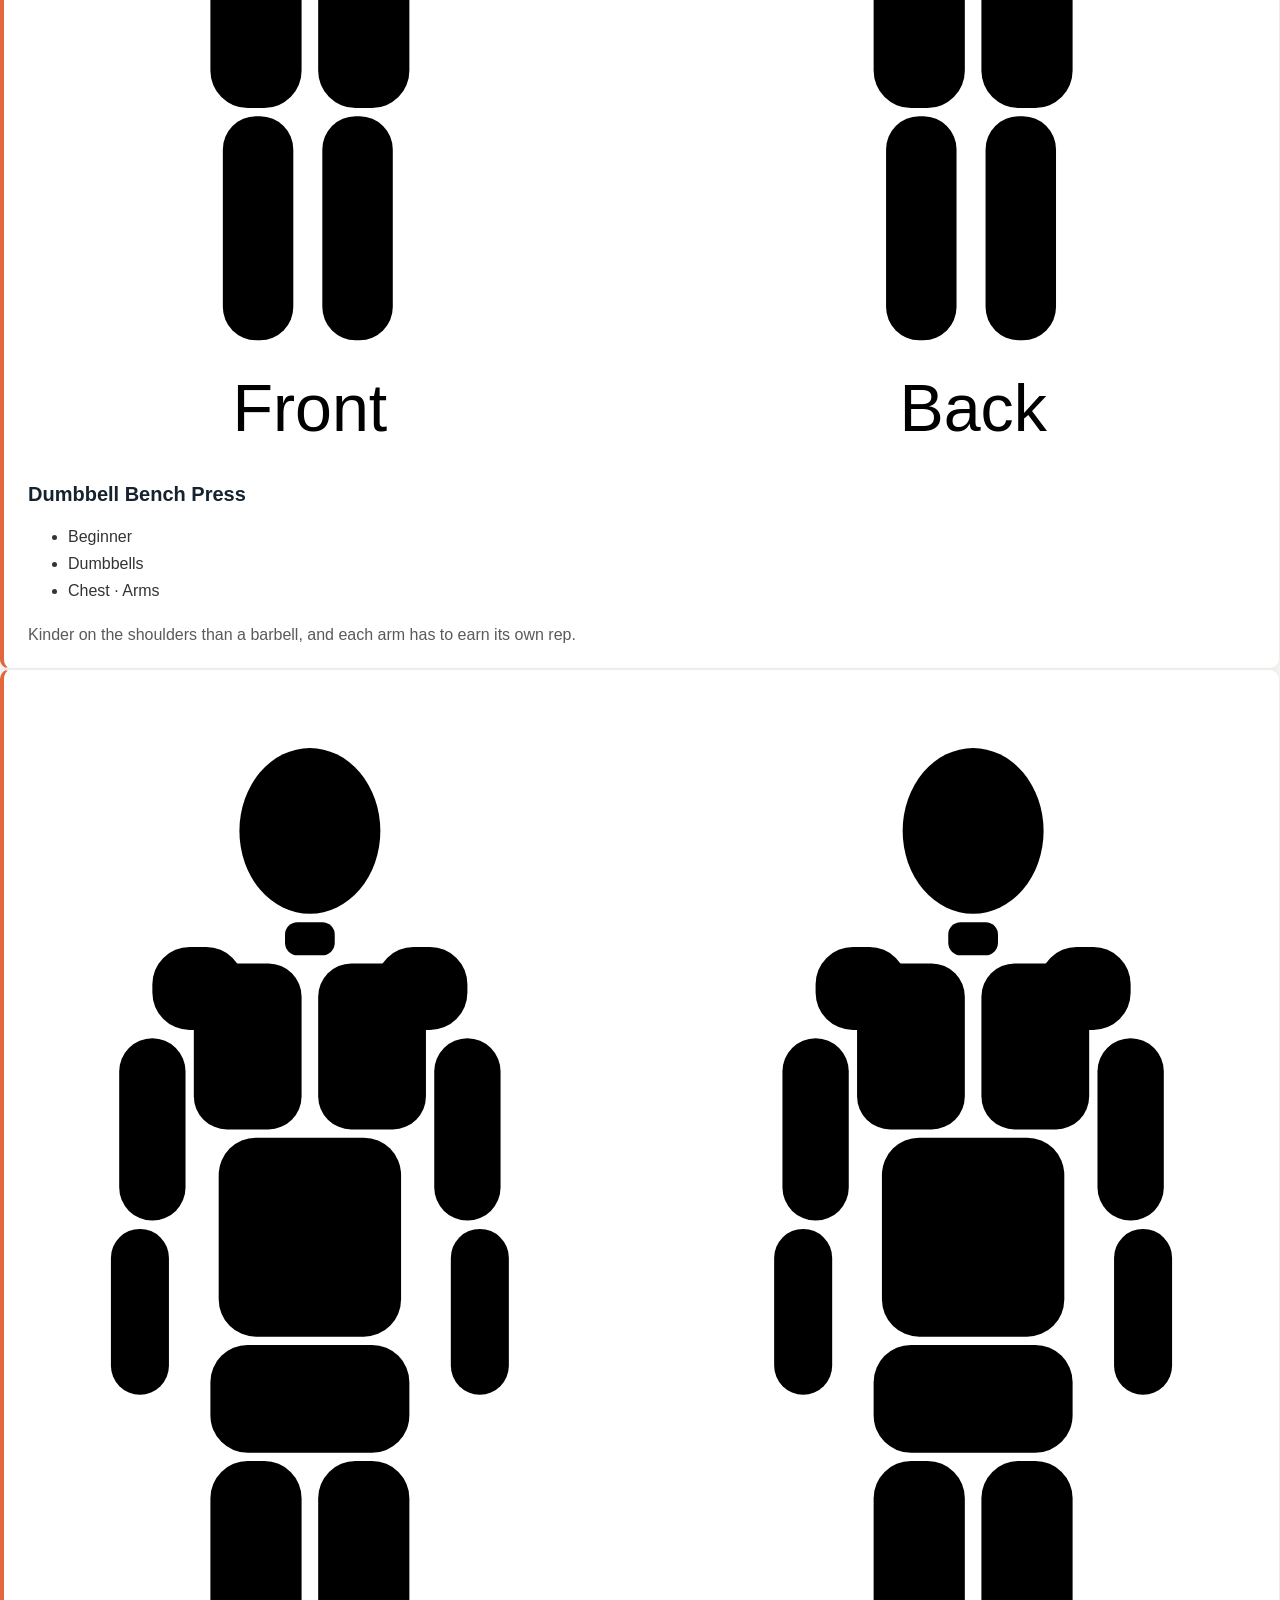
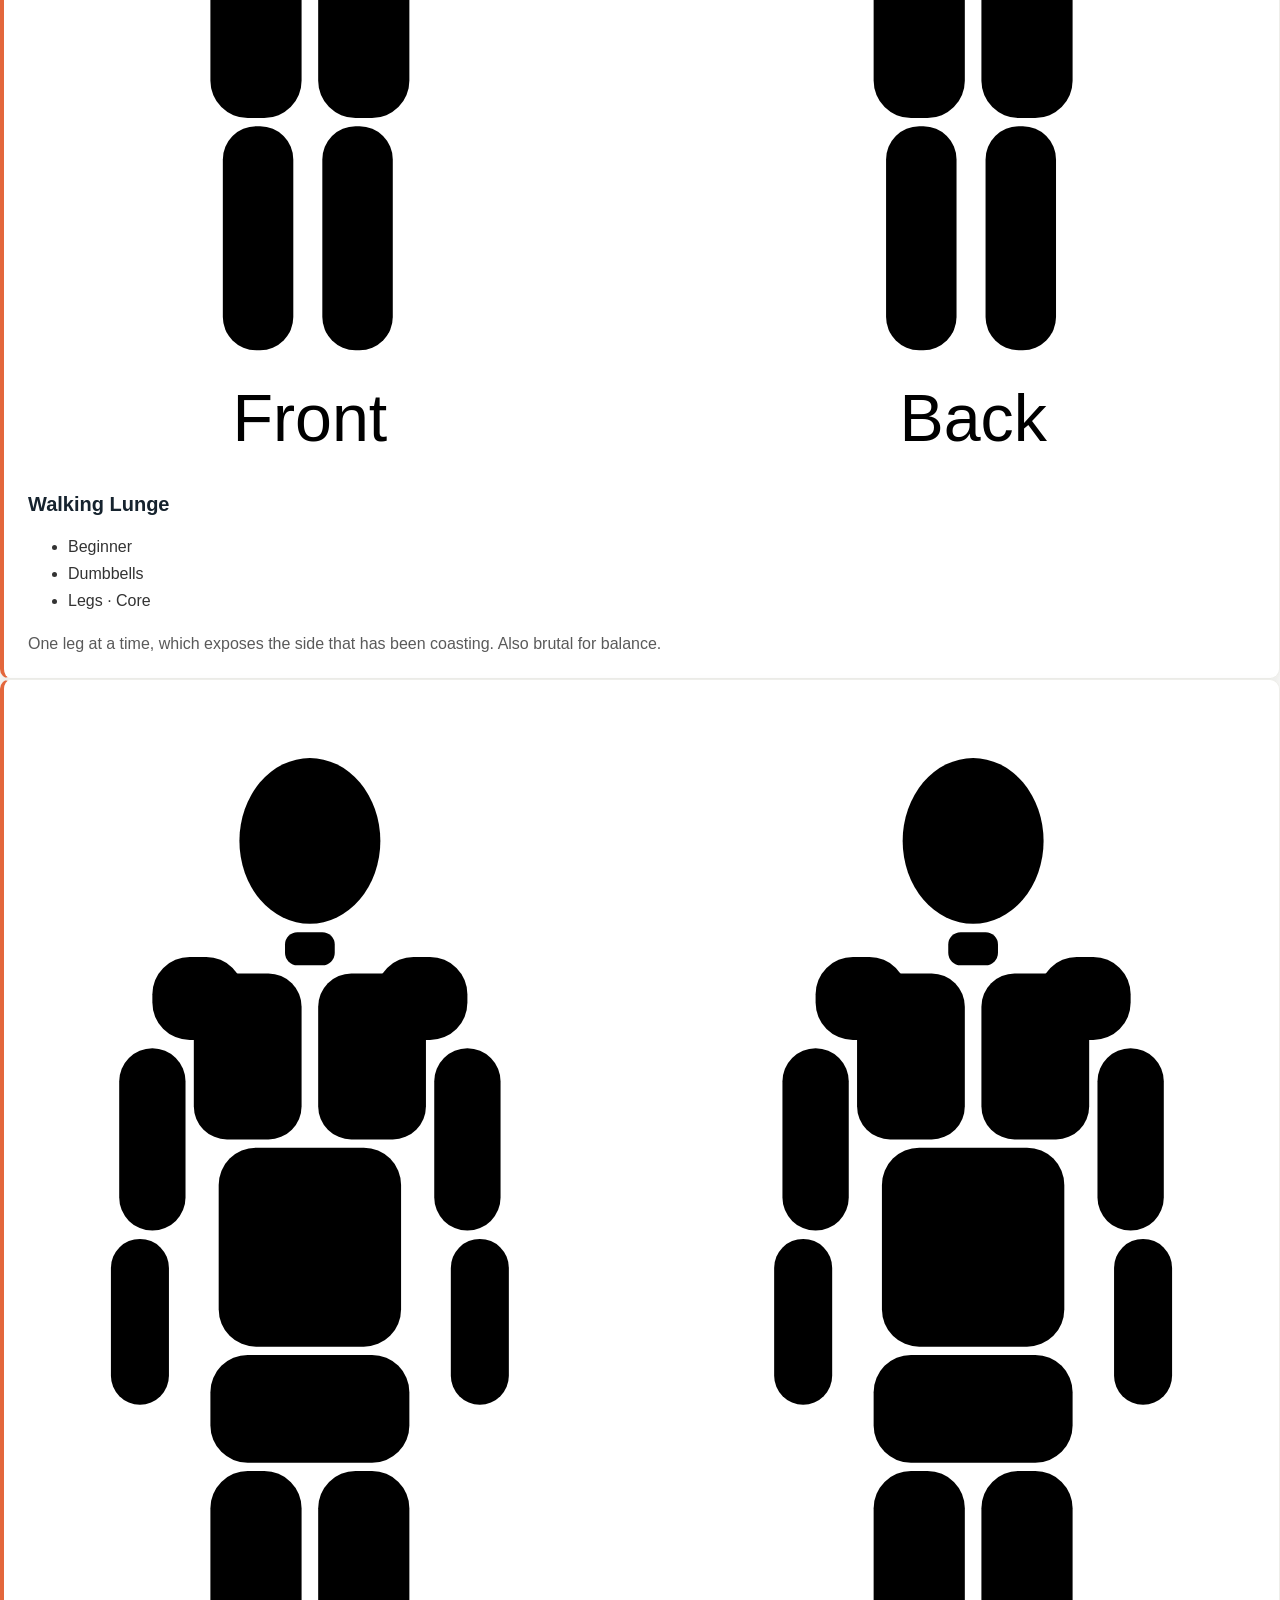
==== commit e6543833: "Add files via upload" ====
--- a/index.html
+++ b/index.html
@@ -1,152 +1,305 @@
 <!DOCTYPE html>
-<html>
+<html lang="en">
 <head>
-  <meta charset="UTF-8">
-  <title>FitFlex - Exercise Library</title>
-  <link rel="stylesheet" href="styles.css">
+<meta charset="UTF-8">
+<meta name="viewport" content="width=device-width, initial-scale=1">
+<title>FitFlex — Exercise Library</title>
+<meta name="description" content="FitFlex is a plain-spoken exercise library: step-by-step instructions, muscle maps and coaching cues for the movements worth learning properly.">
+<link rel="preconnect" href="https://fonts.googleapis.com">
+<link rel="preconnect" href="https://fonts.gstatic.com" crossorigin>
+<link href="https://fonts.googleapis.com/css2?family=Barlow+Condensed:wght@500;700&family=Newsreader:opsz,wght@6..72,400;6..72,600&display=swap" rel="stylesheet">
+<link rel="stylesheet" href="styles.css">
 </head>
 <body>
 
-  <header>
-    <div class="container">
-      <a href="index.html" class="logo">FitFlex</a>
-      <nav>
-        <ul>
-          <li><a href="index.html">Exercises</a></li>
-          <li><a href="about.html">About</a></li>
-          <li><a href="contact.html">Contact</a></li>
-        </ul>
-      </nav>
+<a class="skip-link" href="#library">Skip to the exercise library</a>
+
+<header class="site-header">
+  <div class="shell">
+    <a class="wordmark" href="index.html">Fit<span>Flex</span></a>
+    <nav class="site-nav" aria-label="Main">
+      <ul>
+        <li><a href="index.html" aria-current="page">Exercises</a></li>
+        <li><a href="about.html">About</a></li>
+        <li><a href="contact.html">Contact</a></li>
+      </ul>
+    </nav>
+  </div>
+</header>
+
+<main id="main">
+
+  <section class="hero">
+    <div class="shell">
+      <div>
+        <h1>Learn the movement<em>before you load the bar.</em></h1>
+        <p class="hero-lede">Every exercise here comes with the same three things: what it works, how to do it step by step, and the cue that fixes the mistake almost everyone makes.</p>
+        <div class="hero-actions">
+          <a class="btn" href="#library">Browse the library</a>
+          <a class="btn btn-quiet" href="about.html">Why we built this</a>
+        </div>
+      </div>
+
+      <figure class="hero-figure">
+        <div data-bodymap data-interactive data-muscles=""></div>
+        <figcaption>Tap a muscle group to filter</figcaption>
+      </figure>
     </div>
-  </header>
-
-  <section class="hero">
-    <h1>Learn to Exercise the Right Way</h1>
-    <p>A simple library of exercises with muscle group, level and short instructions.</p>
   </section>
 
-  <div class="container">
-
-    <div class="filters">
-      <button onclick="filterMuscle('all')">All</button>
-      <button onclick="filterMuscle('chest')">Chest</button>
-      <button onclick="filterMuscle('back')">Back</button>
-      <button onclick="filterMuscle('shoulders')">Shoulders</button>
-      <button onclick="filterMuscle('arms')">Arms</button>
-      <button onclick="filterMuscle('core')">Core</button>
-      <button onclick="filterMuscle('legs')">Legs</button>
+  <section class="library" id="library">
+    <div class="shell">
+
+      <div class="library-head">
+        <div>
+          <h2>The library</h2>
+          <p>Twelve movements that cover a whole week of training.</p>
+        </div>
+      </div>
+
+      <div class="controls">
+        <div class="filters" role="group" aria-label="Filter by muscle group">
+          <button class="filter" type="button" data-group="all" aria-pressed="true">All</button>
+          <button class="filter" type="button" data-group="chest" aria-pressed="false">Chest</button>
+          <button class="filter" type="button" data-group="back" aria-pressed="false">Back</button>
+          <button class="filter" type="button" data-group="shoulders" aria-pressed="false">Shoulders</button>
+          <button class="filter" type="button" data-group="arms" aria-pressed="false">Arms</button>
+          <button class="filter" type="button" data-group="core" aria-pressed="false">Core</button>
+          <button class="filter" type="button" data-group="legs" aria-pressed="false">Legs</button>
+        </div>
+        <div class="search">
+          <label for="search">Search</label>
+          <input type="search" id="search" placeholder="squat, dumbbell, plank…" autocomplete="off">
+        </div>
+      </div>
+
+      <p class="count" id="result-count" role="status" aria-live="polite"></p>
+
+      <div class="grid" id="exercise-grid">
+
+        <!-- ================= Barbell back squat ================= -->
+        <article class="exercise" data-name="barbell back squat" data-muscles="legs core" data-equipment="Barbell">
+          <div class="plate">
+            <div data-bodymap data-muscles="legs core"></div>
+            <div>
+              <h3>Barbell Back Squat</h3>
+              <ul class="meta">
+                <li class="level-intermediate">Intermediate</li>
+                <li>Barbell</li>
+                <li>Legs · Core</li>
+              </ul>
+              <p class="summary">The reference lower-body lift. Builds quads, glutes and the bracing strength everything else borrows from.</p>
+            </div>
+          </div>
+        </article>
+
+        <!-- ================= Push-up ================= -->
+        <article class="exercise" data-name="push-up pushup" data-muscles="chest shoulders arms core" data-equipment="Bodyweight">
+          <div class="plate">
+            <div data-bodymap data-muscles="chest shoulders arms core"></div>
+            <div>
+              <h3>Push-Up</h3>
+              <ul class="meta">
+                <li class="level-beginner">Beginner</li>
+                <li>Bodyweight</li>
+                <li>Chest · Arms</li>
+              </ul>
+              <p class="summary">A moving plank. Trains the chest and triceps while teaching you to hold a rigid body under load.</p>
+            </div>
+          </div>
+        </article>
+
+        <!-- ================= Deadlift ================= -->
+        <article class="exercise" data-name="conventional deadlift" data-muscles="back legs core" data-equipment="Barbell">
+          <div class="plate">
+            <div data-bodymap data-muscles="back legs core"></div>
+            <div>
+              <h3>Conventional Deadlift</h3>
+              <ul class="meta">
+                <li class="level-advanced">Advanced</li>
+                <li>Barbell</li>
+                <li>Back · Legs</li>
+              </ul>
+              <p class="summary">Picking heavy things up correctly. Works nearly every muscle on the back of your body at once.</p>
+            </div>
+          </div>
+        </article>
+
+        <!-- ================= Pull-up ================= -->
+        <article class="exercise" data-name="pull-up pullup" data-muscles="back arms core" data-equipment="Pull-up bar">
+          <div class="plate">
+            <div data-bodymap data-muscles="back arms core"></div>
+            <div>
+              <h3>Pull-Up</h3>
+              <ul class="meta">
+                <li class="level-advanced">Advanced</li>
+                <li>Pull-up bar</li>
+                <li>Back · Arms</li>
+              </ul>
+              <p class="summary">The clearest measure of upper-body pulling strength. Builds the lats, mid-back and biceps together.</p>
+            </div>
+          </div>
+        </article>
+
+        <!-- ================= Overhead press ================= -->
+        <article class="exercise" data-name="overhead press shoulder press" data-muscles="shoulders arms core" data-equipment="Barbell">
+          <div class="plate">
+            <div data-bodymap data-muscles="shoulders arms core"></div>
+            <div>
+              <h3>Standing Overhead Press</h3>
+              <ul class="meta">
+                <li class="level-intermediate">Intermediate</li>
+                <li>Barbell</li>
+                <li>Shoulders · Arms</li>
+              </ul>
+              <p class="summary">Pressing weight over your head while standing tall. Honest shoulder strength with nothing to hide behind.</p>
+            </div>
+          </div>
+        </article>
+
+        <!-- ================= Bent-over row ================= -->
+        <article class="exercise" data-name="bent-over barbell row" data-muscles="back arms core" data-equipment="Barbell">
+          <div class="plate">
+            <div data-bodymap data-muscles="back arms core"></div>
+            <div>
+              <h3>Bent-Over Row</h3>
+              <ul class="meta">
+                <li class="level-intermediate">Intermediate</li>
+                <li>Barbell</li>
+                <li>Back · Arms</li>
+              </ul>
+              <p class="summary">The balance to all your pressing. Thickens the mid-back and teaches you to hold a hinge position under load.</p>
+            </div>
+          </div>
+        </article>
+
+        <!-- ================= Dumbbell bench press ================= -->
+        <article class="exercise" data-name="dumbbell bench press" data-muscles="chest shoulders arms" data-equipment="Dumbbells">
+          <div class="plate">
+            <div data-bodymap data-muscles="chest shoulders arms"></div>
+            <div>
+              <h3>Dumbbell Bench Press</h3>
+              <ul class="meta">
+                <li class="level-beginner">Beginner</li>
+                <li>Dumbbells</li>
+                <li>Chest · Arms</li>
+              </ul>
+              <p class="summary">Kinder on the shoulders than a barbell, and each arm has to earn its own rep.</p>
+            </div>
+          </div>
+        </article>
+
+        <!-- ================= Walking lunge ================= -->
+        <article class="exercise" data-name="walking lunge" data-muscles="legs core" data-equipment="Dumbbells">
+          <div class="plate">
+            <div data-bodymap data-muscles="legs core"></div>
+            <div>
+              <h3>Walking Lunge</h3>
+              <ul class="meta">
+                <li class="level-beginner">Beginner</li>
+                <li>Dumbbells</li>
+                <li>Legs · Core</li>
+              </ul>
+              <p class="summary">One leg at a time, which exposes the side that has been coasting. Also brutal for balance.</p>
+            </div>
+          </div>
+        </article>
+
+        <!-- ================= Romanian deadlift ================= -->
+        <article class="exercise" data-name="romanian deadlift rdl hinge" data-muscles="legs back" data-equipment="Barbell">
+          <div class="plate">
+            <div data-bodymap data-muscles="legs back"></div>
+            <div>
+              <h3>Romanian Deadlift</h3>
+              <ul class="meta">
+                <li class="level-intermediate">Intermediate</li>
+                <li>Barbell</li>
+                <li>Legs · Back</li>
+              </ul>
+              <p class="summary">The hamstring and glute builder. Teaches the hip hinge better than any other lift.</p>
+            </div>
+          </div>
+        </article>
+
+        <!-- ================= Plank ================= -->
+        <article class="exercise" data-name="front plank" data-muscles="core shoulders" data-equipment="Bodyweight">
+          <div class="plate">
+            <div data-bodymap data-muscles="core shoulders"></div>
+            <div>
+              <h3>Front Plank</h3>
+              <ul class="meta">
+                <li class="level-beginner">Beginner</li>
+                <li>Bodyweight</li>
+                <li>Core</li>
+              </ul>
+              <p class="summary">Not about how long you can last. It is about how hard you can brace for a short time.</p>
+            </div>
+          </div>
+        </article>
+
+        <!-- ================= Glute bridge ================= -->
+        <article class="exercise" data-name="glute bridge hip thrust" data-muscles="legs core" data-equipment="Bodyweight">
+          <div class="plate">
+            <div data-bodymap data-muscles="legs core"></div>
+            <div>
+              <h3>Glute Bridge</h3>
+              <ul class="meta">
+                <li class="level-beginner">Beginner</li>
+                <li>Bodyweight</li>
+                <li>Legs · Core</li>
+              </ul>
+              <p class="summary">Wakes up glutes that have spent the day in a chair. Useful before squats and deadlifts.</p>
+            </div>
+          </div>
+        </article>
+
+        <!-- ================= Farmer's carry ================= -->
+        <article class="exercise" data-name="farmers carry loaded carry" data-muscles="core shoulders arms legs" data-equipment="Dumbbells">
+          <div class="plate">
+            <div data-bodymap data-muscles="core shoulders arms legs"></div>
+            <div>
+              <h3>Farmer's Carry</h3>
+              <ul class="meta">
+                <li class="level-beginner">Beginner</li>
+                <li>Dumbbells</li>
+                <li>Core · Grip</li>
+              </ul>
+              <p class="summary">Pick up something heavy and walk. The most directly useful thing in this library.</p>
+            </div>
+          </div>
+        </article>
+
+      </div><!-- /.grid -->
+
+      <div class="empty" id="no-results" hidden>
+        <p>No exercises match that. Try a different muscle group or a simpler search term.</p>
+        <button class="btn btn-quiet" type="button" id="reset-filters">Show all exercises</button>
+      </div>
+
     </div>
-
-    <div class="search-box">
-      <input type="text" id="searchInput" onkeyup="searchExercise()" placeholder="Search exercise...">
+  </section>
+
+</main>
+
+<footer class="site-footer">
+  <div class="shell">
+    <div>
+      <a class="wordmark" href="index.html">Fit<span>Flex</span></a>
+      <p>An exercise library written by coaches, for people who want to train without guessing.</p>
     </div>
-
-    <div class="exercise-list">
-
-      <div class="exercise" data-muscle="legs">
-        <h3>Barbell Back Squat</h3>
-        <span class="tag">Legs</span>
-        <span class="tag">Intermediate</span>
-        <span class="tag">Barbell</span>
-        <p>Stand with feet shoulder width apart, bar on your shoulders. Bend your knees and lower down like sitting on a chair, then push back up.</p>
-      </div>
-
-      <div class="exercise" data-muscle="chest">
-        <h3>Push-Up</h3>
-        <span class="tag">Chest</span>
-        <span class="tag">Beginner</span>
-        <span class="tag">Bodyweight</span>
-        <p>Keep your body straight from head to heels. Lower your chest to the floor and push back up.</p>
-      </div>
-
-      <div class="exercise" data-muscle="back">
-        <h3>Conventional Deadlift</h3>
-        <span class="tag">Back</span>
-        <span class="tag">Advanced</span>
-        <span class="tag">Barbell</span>
-        <p>Bend at the hips, grip the bar, keep your back flat and stand up straight while holding the bar.</p>
-      </div>
-
-      <div class="exercise" data-muscle="back">
-        <h3>Pull-Up</h3>
-        <span class="tag">Back</span>
-        <span class="tag">Advanced</span>
-        <span class="tag">Pull-up Bar</span>
-        <p>Hang from the bar and pull yourself up until your chin is above it, then lower down slowly.</p>
-      </div>
-
-      <div class="exercise" data-muscle="shoulders">
-        <h3>Overhead Press</h3>
-        <span class="tag">Shoulders</span>
-        <span class="tag">Intermediate</span>
-        <span class="tag">Barbell</span>
-        <p>Hold the bar at your shoulders and press it straight up above your head, then lower back down.</p>
-      </div>
-
-      <div class="exercise" data-muscle="back">
-        <h3>Bent-Over Row</h3>
-        <span class="tag">Back</span>
-        <span class="tag">Intermediate</span>
-        <span class="tag">Barbell</span>
-        <p>Bend forward slightly, let the bar hang, then pull it up towards your stomach and lower it back down.</p>
-      </div>
-
-      <div class="exercise" data-muscle="chest">
-        <h3>Dumbbell Bench Press</h3>
-        <span class="tag">Chest</span>
-        <span class="tag">Beginner</span>
-        <span class="tag">Dumbbells</span>
-        <p>Lie on a bench holding a dumbbell in each hand. Push them up above your chest, then lower slowly.</p>
-      </div>
-
-      <div class="exercise" data-muscle="legs">
-        <h3>Walking Lunge</h3>
-        <span class="tag">Legs</span>
-        <span class="tag">Beginner</span>
-        <span class="tag">Dumbbells</span>
-        <p>Step forward and lower your back knee towards the floor, then push up and step forward with the other leg.</p>
-      </div>
-
-      <div class="exercise" data-muscle="legs">
-        <h3>Romanian Deadlift</h3>
-        <span class="tag">Legs</span>
-        <span class="tag">Intermediate</span>
-        <span class="tag">Barbell</span>
-        <p>Keep your legs almost straight and lower the bar down your legs, then squeeze your hips forward to stand.</p>
-      </div>
-
-      <div class="exercise" data-muscle="core">
-        <h3>Front Plank</h3>
-        <span class="tag">Core</span>
-        <span class="tag">Beginner</span>
-        <span class="tag">Bodyweight</span>
-        <p>Rest on your forearms and toes, keep your body in a straight line, and hold the position.</p>
-      </div>
-
-      <div class="exercise" data-muscle="legs">
-        <h3>Glute Bridge</h3>
-        <span class="tag">Legs</span>
-        <span class="tag">Beginner</span>
-        <span class="tag">Bodyweight</span>
-        <p>Lie on your back with knees bent, push your hips up towards the ceiling, then lower back down.</p>
-      </div>
-
-      <div class="exercise" data-muscle="core">
-        <h3>Farmer's Carry</h3>
-        <span class="tag">Core</span>
-        <span class="tag">Beginner</span>
-        <span class="tag">Dumbbells</span>
-        <p>Hold a heavy dumbbell in each hand and walk in a straight line while keeping your body upright.</p>
-      </div>
-
-    </div>
+    <nav aria-label="Footer">
+      <ul>
+        <li><a href="index.html">Exercises</a></li>
+        <li><a href="about.html">About</a></li>
+        <li><a href="contact.html">Contact</a></li>
+      </ul>
+    </nav>
   </div>
-
-  <footer>
-    <p>FitFlex - Exercise Library</p>
-    <p>This site is for learning purposes only, not medical advice.</p>
-  </footer>
-
-  <script src="script.js"></script>
+  <div class="shell">
+    <p class="safety-note">FitFlex is educational and is not medical advice. If you are new to training, recovering from an injury or managing a health condition, speak to a doctor or a qualified professional before starting. © 2026 FitFlex.</p>
+  </div>
+</footer>
+
+<script src="script.js"></script>
 </body>
 </html>
